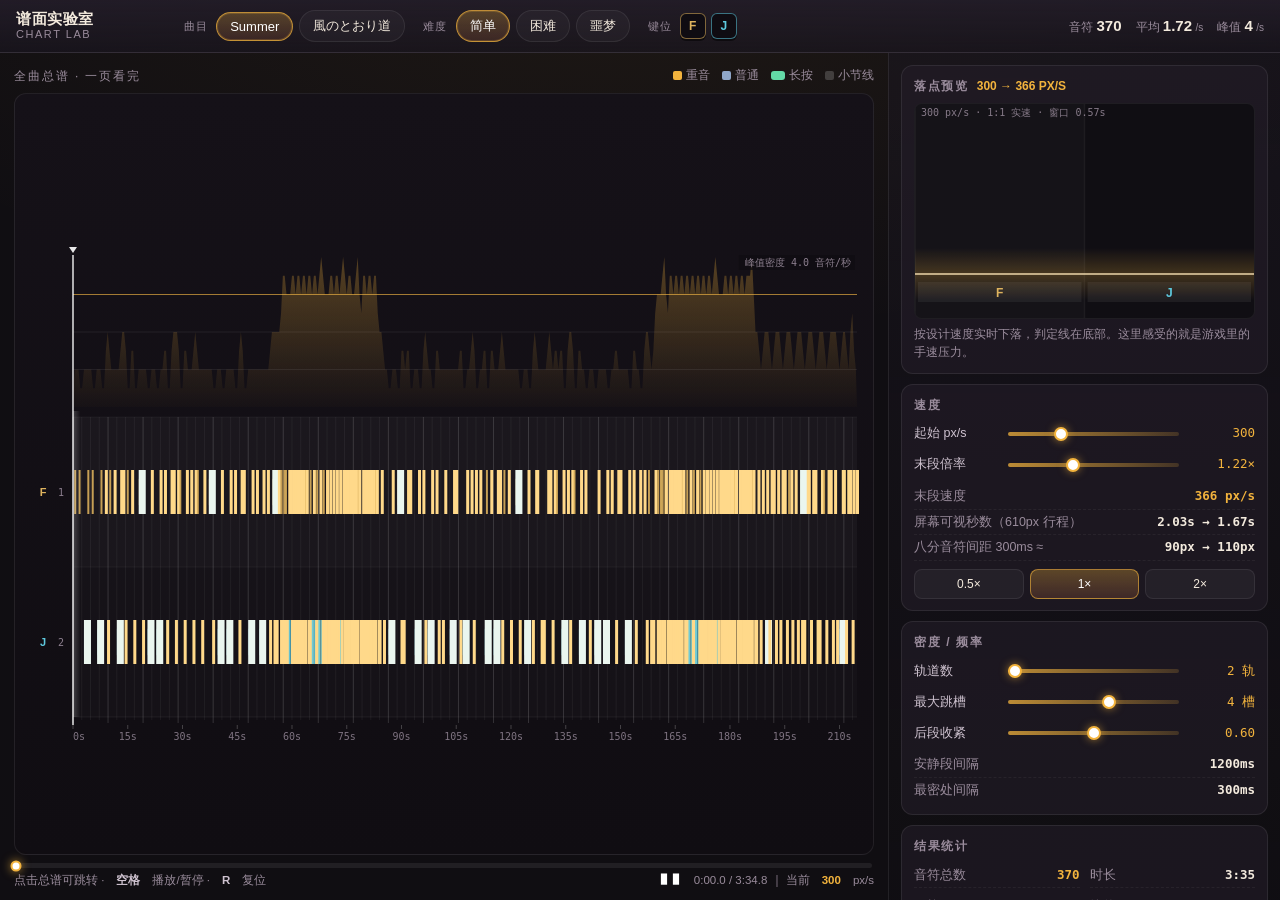
==== chart-lab.html @ d453e196 "修复返回标题残留连击特效；新增谱面实验室 chart-lab（2/4/8 键位 + 密度总谱 + 实速扫掠）" ====
<!DOCTYPE html>
<html lang="zh-CN">
<head>
<meta charset="utf-8">
<meta name="viewport" content="width=device-width,initial-scale=1">
<title>谱面实验室 · Chart Lab | 百灵鸟</title>
<!--
  ============================================================
  谱面实验室（离线设计/校验工具，不参与游戏运行）
  ------------------------------------------------------------
  · 数据源：tools/lab-cells.js —— 由 tools/dump-cells.js 从 index.html
    的真实音频事件导出，和游戏里 musicOnsets() 的口径完全一致。
  · 生成器：activityOf / chartFromCells / injectHolds 与主代码同源，
    只把「轨道数组」泛化成「轨道数 N」，因此这里的音符时间轴
    与游戏内一致，改参数即可得到新的真实谱面。
  · 用途：一页看完全曲音符密度/数量 + 按设计速度扫掠试听节奏。
  · 回填：右侧「导出参数」把数值抄回 index.html 的 DIFFS。
  ============================================================
-->
<style>
  :root{
    --bg:#100e12; --panel:#1a1620; --panel2:#231d29; --line:rgba(255,255,255,.08);
    --ink:#F3EADD; --dim:#9a8c9c; --gold:#F2B33D; --warm:#E07B4E; --cool:#6C9FD2;
    --ok:#63D9A6; --warn:#FF8AD8;
  }
  *{box-sizing:border-box}
  html,body{height:100%}
  body{
    margin:0;background:
      radial-gradient(120% 80% at 50% -10%, rgba(242,179,61,.07), transparent 60%),
      var(--bg);
    color:var(--ink);
    font:14px/1.5 -apple-system,BlinkMacSystemFont,"PingFang SC","Hiragino Sans GB","Microsoft YaHei",sans-serif;
    display:flex;flex-direction:column;overflow:hidden;
  }
  .mono{font-variant-numeric:tabular-nums;font-family:ui-monospace,SFMono-Regular,"SF Mono",Menlo,monospace}

  /* ---------- 顶栏 ---------- */
  header{
    flex:0 0 auto;display:flex;align-items:center;gap:18px;
    padding:10px 16px;border-bottom:1px solid var(--line);
    background:linear-gradient(180deg,rgba(35,29,41,.9),rgba(26,22,32,.65));
    backdrop-filter:blur(6px);
  }
  .brand{display:flex;flex-direction:column;line-height:1.2;min-width:150px}
  .brand b{font-size:15px;letter-spacing:.04em}
  .brand span{font-size:11px;color:var(--dim);letter-spacing:.14em}
  .group{display:flex;align-items:center;gap:6px}
  .group>.lab{font-size:11px;color:var(--dim);letter-spacing:.1em;margin-right:2px}
  .chip{
    appearance:none;border:1px solid var(--line);background:rgba(255,255,255,.03);
    color:var(--ink);border-radius:999px;padding:6px 13px;font-size:13px;cursor:pointer;
    transition:.16s;white-space:nowrap;
  }
  .chip:hover{background:rgba(255,255,255,.07);border-color:rgba(242,179,61,.4)}
  .chip.on{background:linear-gradient(180deg,rgba(242,179,61,.26),rgba(224,123,78,.16));
    border-color:rgba(242,179,61,.72);color:#fff;box-shadow:0 0 0 1px rgba(242,179,61,.2) inset}
  .chip.mini{padding:4px 9px;font-size:12px}
  .keys{display:flex;gap:5px;align-items:center}
  .key{
    min-width:26px;height:26px;padding:0 6px;border-radius:6px;display:inline-flex;
    align-items:center;justify-content:center;font-size:12px;font-weight:600;
    background:#0f0c12;border:1px solid;box-shadow:0 2px 0 rgba(0,0,0,.5);
  }
  .spacer{flex:1}
  .stat-inline{font-size:12px;color:var(--dim);display:flex;gap:14px;align-items:baseline}
  .stat-inline b{color:var(--ink);font-size:15px}

  /* ---------- 主体 ---------- */
  main{flex:1 1 auto;display:flex;min-height:0}
  .mapwrap{flex:1 1 auto;min-width:0;display:flex;flex-direction:column;padding:12px 14px 8px}
  .maptop{display:flex;align-items:center;gap:10px;margin-bottom:6px;min-height:22px}
  .maptop .t{font-size:12px;letter-spacing:.16em;color:var(--dim);text-transform:uppercase}
  .legend{display:flex;gap:12px;font-size:11.5px;color:var(--dim);align-items:center;margin-left:auto}
  .legend i{display:inline-block;width:9px;height:9px;border-radius:2px;margin-right:4px;vertical-align:-1px}
  canvas{display:block}
  #pbar{position:relative;flex:0 0 auto;height:5px;margin:8px 2px 0;border-radius:3px;
    background:rgba(255,255,255,.07);cursor:pointer}
  #pbar:hover{height:7px;margin-top:6px}
  #pfill{position:absolute;left:0;top:0;bottom:0;width:0;border-radius:3px;
    background:linear-gradient(90deg,rgba(242,179,61,.55),#F2B33D);box-shadow:0 0 10px rgba(242,179,61,.45)}
  #pknob{position:absolute;top:50%;left:0;width:11px;height:11px;border-radius:50%;background:#fff;
    border:2px solid #F2B33D;transform:translate(-50%,-50%);box-shadow:0 0 10px rgba(242,179,61,.7);pointer-events:none}
  #map{flex:1 1 auto;width:100%;min-height:120px;border-radius:12px;
    background:linear-gradient(180deg,#151118,#100d12);border:1px solid var(--line);
    cursor:crosshair}

  aside{
    flex:0 0 392px;width:392px;border-left:1px solid var(--line);overflow-y:auto;overflow-x:hidden;
    padding:12px;display:flex;flex-direction:column;gap:10px;
    background:linear-gradient(180deg,rgba(26,22,32,.55),rgba(16,14,18,.35));
  }
  .card{background:rgba(35,29,41,.6);border:1px solid var(--line);border-radius:12px;padding:11px 12px}
  .card h3{margin:0 0 8px;font-size:12px;letter-spacing:.14em;color:var(--dim);font-weight:600;text-transform:uppercase;
    display:flex;align-items:center;gap:8px}
  .card h3 em{font-style:normal;color:var(--gold);letter-spacing:0}
  #pv{width:100%;height:216px;border-radius:8px;background:#0c0a0f;border:1px solid var(--line)}

  .row{display:flex;align-items:center;justify-content:space-between;gap:8px;margin:7px 0}
  .row>label{font-size:12.5px;color:#cfc3d0;flex:0 0 84px}
  .row .val{font-size:12.5px;color:var(--gold);flex:0 0 66px;text-align:right}
  input[type=range]{
    -webkit-appearance:none;appearance:none;flex:1 1 40px;min-width:0;height:20px;background:transparent;cursor:pointer;
  }
  input[type=range]::-webkit-slider-runnable-track{height:4px;border-radius:3px;
    background:linear-gradient(90deg,rgba(242,179,61,.75),rgba(242,179,61,.18))}
  input[type=range]::-webkit-slider-thumb{
    -webkit-appearance:none;width:14px;height:14px;border-radius:50%;margin-top:-5px;
    background:#fff;border:2px solid var(--gold);box-shadow:0 0 8px rgba(242,179,61,.6)}
  .grid2{display:grid;grid-template-columns:1fr 1fr;gap:6px 10px}
  .kv{display:flex;justify-content:space-between;gap:8px;font-size:12.5px;padding:3px 0;
    border-bottom:1px dashed rgba(255,255,255,.05)}
  .kv:last-child{border:0}
  .kv span{color:var(--dim)}
  .kv b{font-weight:600;color:var(--ink)}
  .kv b.hot{color:var(--gold)}
  .bars{display:flex;flex-direction:column;gap:4px;margin-top:4px}
  .bar{display:flex;align-items:center;gap:7px;font-size:11.5px;color:var(--dim)}
  .bar .k{width:16px;text-align:center;color:var(--ink);font-weight:600}
  .bar .track{flex:1;height:7px;border-radius:4px;background:rgba(255,255,255,.06);overflow:hidden}
  .bar .fill{height:100%;border-radius:4px}
  .bar .n{width:34px;text-align:right;font-variant-numeric:tabular-nums}
  .note{font-size:11.5px;color:var(--dim);line-height:1.6;margin:6px 0 0}
  .note b{color:#e8dcc9;font-weight:600}
  details summary{cursor:pointer;font-size:12px;color:var(--dim);letter-spacing:.06em;outline:none}
  details[open] summary{color:var(--gold);margin-bottom:6px}
  table.cmp{width:100%;border-collapse:collapse;font-size:11.5px;margin-top:4px}
  table.cmp th,table.cmp td{padding:4px 5px;border-bottom:1px solid rgba(255,255,255,.06);text-align:right}
  table.cmp th:first-child,table.cmp td:first-child{text-align:left;color:var(--dim)}
  table.cmp th{color:var(--dim);font-weight:500;font-size:11px}
  table.cmp tbody tr.cur td{color:var(--gold)}
  pre#cfg{margin:6px 0 0;font-size:11px;line-height:1.5;color:#cbbfd0;background:#0d0b10;
    border:1px solid var(--line);border-radius:8px;padding:8px;overflow:auto;max-height:120px;white-space:pre-wrap}
  .btnrow{display:flex;gap:6px;margin-top:8px}
  .btn{flex:1;appearance:none;border:1px solid var(--line);background:rgba(255,255,255,.04);
    color:var(--ink);border-radius:8px;padding:7px 8px;font-size:12px;cursor:pointer;transition:.15s}
  .btn:hover{background:rgba(255,255,255,.09);border-color:rgba(242,179,61,.45)}
  .btn.primary{background:linear-gradient(180deg,rgba(242,179,61,.3),rgba(224,123,78,.18));
    border-color:rgba(242,179,61,.6);color:#fff}
  #boot-error{display:none;margin:60px auto;max-width:560px;padding:18px 20px;border-radius:12px;
    border:1px solid rgba(255,138,216,.4);background:rgba(255,138,216,.06);color:#ffd9f3;font-size:13px}
  #boot-error code{color:#fff;background:#000;padding:1px 5px;border-radius:4px}
  @media (max-width:1180px){
    aside{flex-basis:330px;width:330px}
  }
</style>
</head>
<body>

<header>
  <div class="brand"><b>谱面实验室</b><span>CHART LAB</span></div>

  <div class="group">
    <span class="lab">曲目</span>
    <button class="chip" data-song="summer">Summer</button>
    <button class="chip" data-song="kaze">風のとおり道</button>
  </div>

  <div class="group">
    <span class="lab">难度</span>
    <button class="chip" data-diff="easy">简单</button>
    <button class="chip" data-diff="hard">困难</button>
    <button class="chip" data-diff="nightmare">噩梦</button>
  </div>

  <div class="group">
    <span class="lab">键位</span>
    <div class="keys" id="keyrow"></div>
  </div>

  <div class="spacer"></div>

  <div class="stat-inline">
    <span>音符 <b id="hud-count">0</b></span>
    <span>平均 <b id="hud-nps">0</b> <small>/s</small></span>
    <span>峰值 <b id="hud-peak">0</b> <small>/s</small></span>
  </div>
</header>

<main>
  <div class="mapwrap">
    <div class="maptop">
      <span class="t">全曲总谱 · 一页看完</span>
      <span class="legend">
        <span><i style="background:#F2B33D"></i>重音</span>
        <span><i style="background:#8fa6c8"></i>普通</span>
        <span><i style="background:#63D9A6;width:14px;border-radius:3px"></i>长按</span>
        <span><i style="background:rgba(255,255,255,.18)"></i>小节线</span>
      </span>
    </div>
    <canvas id="map"></canvas>
    <div id="pbar" role="slider" aria-label="播放进度" tabindex="0">
      <div id="pfill"></div><div id="pknob"></div>
    </div>
    <div class="maptop" style="margin:2px 0 0">
      <span class="legend" style="margin-left:0">
        点击总谱可跳转 · <b style="color:#cfc3d0">空格</b> 播放/暂停 · <b style="color:#cfc3d0">R</b> 复位
      </span>
      <span class="legend" id="scaninfo" style="margin-left:auto"></span>
    </div>
  </div>

  <aside>
    <div class="card">
      <h3>落点预览 <em id="pv-speed">—</em></h3>
      <canvas id="pv"></canvas>
      <div class="note" id="pv-note">按设计速度实时下落，判定线在底部。这里感受的就是游戏里的手速压力。</div>
    </div>

    <div class="card">
      <h3>速度</h3>
      <div class="row"><label>起始 px/s</label>
        <input type="range" id="s-speed" min="200" max="540" step="5"><span class="val mono" id="v-speed">—</span></div>
      <div class="row"><label>末段倍率</label>
        <input type="range" id="s-end" min="1" max="1.6" step="0.01"><span class="val mono" id="v-end">—</span></div>
      <div class="kv"><span>末段速度</span><b class="mono hot" id="k-endspd">—</b></div>
      <div class="kv"><span>屏幕可视秒数（610px 行程）</span><b class="mono" id="k-vis">—</b></div>
      <div class="kv"><span>八分音符间距 300ms ≈</span><b class="mono" id="k-px">—</b></div>
    </div>

    <div class="card">
      <h3>密度 / 频率</h3>
      <div class="row"><label>轨道数</label>
        <input type="range" id="s-lanes" min="2" max="8" step="2"><span class="val mono" id="v-lanes">—</span></div>
      <div class="row"><label>最大跳槽</label>
        <input type="range" id="s-step" min="1" max="6" step="1"><span class="val mono" id="v-step">—</span></div>
      <div class="row"><label>后段收紧</label>
        <input type="range" id="s-pull" min="0" max="1.2" step="0.05"><span class="val mono" id="v-pull">—</span></div>
      <div class="kv"><span>安静段间隔</span><b class="mono" id="k-gapquiet">—</b></div>
      <div class="kv"><span>最密处间隔</span><b class="mono" id="k-gapdense">—</b></div>
    </div>

    <div class="card">
      <h3>结果统计</h3>
      <div class="grid2">
        <div class="kv"><span>音符总数</span><b class="mono hot" id="k-total">—</b></div>
        <div class="kv"><span>时长</span><b class="mono" id="k-dur">—</b></div>
        <div class="kv"><span>平均 NPS</span><b class="mono" id="k-avg">—</b></div>
        <div class="kv"><span>峰值 NPS</span><b class="mono" id="k-peak">—</b></div>
        <div class="kv"><span>最短间隔</span><b class="mono" id="k-mingap">—</b></div>
        <div class="kv"><span>同轨最短</span><b class="mono" id="k-mingapsame">—</b></div>
        <div class="kv"><span>长按数</span><b class="mono" id="k-holds">—</b></div>
        <div class="kv"><span>同轨连击</span><b class="mono" id="k-jack">—</b></div>
      </div>
      <div class="bars" id="lanebars"></div>
    </div>

    <div class="card">
      <h3>导出参数</h3>
      <pre id="cfg">—</pre>
      <div class="btnrow">
        <button class="btn primary" id="btn-copy">复制 DIFFS 片段</button>
        <button class="btn" id="btn-reset">还原预设</button>
      </div>
    </div>

    <div class="card">
      <details>
        <summary>设计对照：现役 vs 本页预设</summary>
        <table class="cmp">
          <thead><tr><th>难度</th><th>键位</th><th>起始</th><th>末段</th></tr></thead>
          <tbody id="cmptable"></tbody>
        </table>
        <p class="note">
          简单保持现役节奏（同一套弹奏点、同一跳槽策略），只是把单轨拆成 <b>F / J</b> 两只手；
          困难把所有速度参数抬 <b>+5px/s</b> 起始、末段倍率 1.22→1.32；
          噩梦 8 轨 + 起始 385、末帧约 539px/s，同屏压缩到约 1.13 秒——读谱密度靠轨道数摊薄。
        </p>
      </details>
    </div>
  </aside>
</main>

<div id="boot-error">
  <b>缺少谱面数据</b><br>
  本页需要 <code>tools/lab-cells.js</code>。请在仓库根目录执行：<br>
  <code>NODE_PATH=&lt;playwright&gt; node tools/dump-cells.js</code>
</div>

<script src="tools/lab-cells.js"></script>
<script>
(function () {
'use strict';

/* ============================================================
 * 0. 设计参数（回填 index.html 的 DIFFS 就是这三坨）
 * ============================================================ */
const PRESETS = {
  easy:      { label: '简单', lanes: 2, keys: ['F', 'J'],                          speed: 300, speedEnd: 1.22, maxStep: 4, pull: 0.60 },
  hard:      { label: '困难', lanes: 4, keys: ['D', 'F', 'J', 'K'],                speed: 340, speedEnd: 1.32, maxStep: 3, pull: 0.60 },
  nightmare: { label: '噩梦', lanes: 8, keys: ['A', 'S', 'D', 'F', 'J', 'K', 'L', ';'], speed: 385, speedEnd: 1.40, maxStep: 2, pull: 0.60 }
};
/* 现役数值（对照表用） */
const LIVE = {
  easy:      { lanes: 1, speed: 300, speedEnd: 1.22 },
  hard:      { lanes: 3, speed: 335, speedEnd: 1.22 },
  nightmare: { lanes: 5, speed: 360, speedEnd: 1.20 }
};
const TRAVEL = 610;     /* 与主代码一致：音符生成点 → 判定线的行程 */
const BAR_BEATS = 4;

if (!window.LAB_CELLS) { document.getElementById('boot-error').style.display = 'block'; return; }
const CELLS = window.LAB_CELLS;

const $ = s => document.querySelector(s);
const clamp = (v, a, b) => v < a ? a : (v > b ? b : v);
const fmt = n => Math.round(n).toLocaleString('en-US');

/* ============================================================
 * 1. 谱面生成器（与 index.html 同源，轨道数组 → 轨道数 N）
 * ============================================================ */
function activityOf(cells) {
  const n = cells.length;
  if (!n) return new Float64Array(0);
  const HALF = 2.4, SPAN = HALF * 2;
  const w = c => 0.35 + 0.65 * Math.min(1, c.s * 2.4);
  const rate = new Float64Array(n);
  let lo = 0, hi = 0, acc = 0;
  for (let i = 0; i < n; i++) {
    const t = cells[i].t;
    while (hi < n && cells[hi].t - t <= HALF) { acc += w(cells[hi]); hi++; }
    while (lo < i && t - cells[lo].t > HALF) { acc -= w(cells[lo]); lo++; }
    rate[i] = acc / SPAN;
  }
  const sorted = Float64Array.from(rate).sort();
  const p12 = sorted[Math.floor(n * 0.12)], p88 = sorted[Math.min(n - 1, Math.floor(n * 0.88))];
  const inv = 1 / Math.max(0.02, p88 - p12);
  const out = new Float64Array(n);
  for (let i = 0; i < n; i++) {
    const u = clamp((rate[i] - p12) * inv, 0, 1);
    out[i] = Math.pow(clamp((u - 0.32) / 0.38, 0, 1), 2.4);
  }
  const sm = new Float64Array(n);
  for (let i = 0; i < n; i++) {
    const a = out[i > 0 ? i - 1 : i], b = out[i], c = out[i < n - 1 ? i + 1 : i];
    sm[i] = (a + b * 2 + c) * 0.25;
  }
  return sm;
}

/* 与主代码 chartFromMusic 同构：槽内择优 → 按活跃度跳槽 → 音高排名分轨 */
function chartFromCells(cells, D) {
  const n = cells.length;
  const act = activityOf(cells);
  for (let i = 0; i < n; i++) cells[i].a = act[i];
  const SLOT = D.beat / 2;
  const maxStep = D.maxStep || 2;
  const minStep = 1;

  const bestSlot = new Map();
  for (let i = 0; i < n; i++) {
    const c = cells[i];
    const s = Math.round(c.t / SLOT);
    const ph = Math.abs(c.t / D.beat - Math.round(c.t / D.beat));
    const sc = c.s * (ph < 0.09 ? 2.0 - 0.6 * c.a : 1.0);
    const cur = bestSlot.get(s);
    if (!cur || sc > cur.sc) bestSlot.set(s, { c: c, sc: sc, a: c.a });
  }
  const slots = Array.from(bestSlot.keys()).sort((a, b) => a - b);

  const stepAt = k => {
    const e = bestSlot.get(slots[k]);
    const prog = clamp(e.c.t / D.chartEnd, 0, 1);
    const s = maxStep - (maxStep - 1) * e.a - D.pull * prog;
    return Math.max(minStep, Math.min(maxStep, Math.round(s)));
  };
  const taken = [];
  let k = 0;
  while (k < slots.length) {
    const step = stepAt(k);
    let bi = k, bsc = -1;
    for (let j = k; j < slots.length && slots[j] <= slots[k] + step - 1; j++) {
      const e = bestSlot.get(slots[j]);
      if (e.sc > bsc) { bsc = e.sc; bi = j; }
    }
    taken.push(bestSlot.get(slots[bi]).c);
    k = bi + 1;
  }
  taken.sort((a, b) => a.t - b.t);

  const L = D.lanes;
  const multi = L > 1;
  let ps = null;
  const rankOf = p => {
    if (!ps) return 0.5;
    let lo = 0, hi = ps.length;
    while (lo < hi) { const m = (lo + hi) >> 1; if (ps[m] < p) lo = m + 1; else hi = m; }
    return lo / ps.length;
  };
  if (multi) ps = taken.map(c => c.p).sort((a, b) => a - b);

  const out = [];
  const cnt = new Array(L).fill(0);
  let prevLane = -1, run = 0;
  for (let i = 0; i < taken.length; i++) {
    const c = taken[i];
    let lane = 0;
    if (multi) {
      lane = Math.round(clamp(rankOf(c.p), 0, 1) * (L - 1));
      if (lane === prevLane) {
        run++;
        if (run >= 2) { lane = clamp(lane + (lane >= L - 1 ? -1 : 1), 0, L - 1); run = 0; }
      } else run = 0;
      const avg = (i + 0.5) / L;
      if (cnt[lane] > avg * 1.35) {
        let alt = lane, bc = 1e9;
        for (let j = lane - 1; j <= lane + 1; j += 2) {
          if (j < 0 || j >= L) continue;
          if (cnt[j] < bc) { bc = cnt[j]; alt = j; }
        }
        if (bc * 1.15 < cnt[lane]) lane = alt;
      }
    }
    cnt[lane]++;
    prevLane = lane;
    out.push({ t: c.t, lane: lane, type: c.s > 0.34 ? 'accent' : 'std', holdBeats: 0 });
  }
  injectHolds(out, D);
  return out;
}

/* 长按注入：打分 + 时间片轮转（与主代码一致） */
function injectHolds(notes, D) {
  const N = notes.length;
  if (!N) return notes;
  const BEAT = D.beat, BAR = D.bar, CHART_END = D.chartEnd, L = D.lanes;
  const nextSame = new Array(N), prevAny = new Array(N), nextAny = new Array(N);
  const last = new Array(L).fill(Infinity);
  for (let i = N - 1; i >= 0; i--) { nextSame[i] = last[notes[i].lane]; last[notes[i].lane] = notes[i].t; }
  for (let i = 0; i < N; i++) {
    prevAny[i] = i > 0 ? notes[i - 1].t : -1e9;
    nextAny[i] = i + 1 < N ? notes[i + 1].t : Infinity;
  }
  const laneSet = new Set();
  for (let i = 0; i < N; i++) laneSet.add(notes[i].lane);
  const singleLane = laneSet.size <= 1;
  const cntIn = (a, b) => {
    let c = 0;
    for (let j = 0; j < N; j++) {
      const tj = notes[j].t;
      if (tj < a) continue;
      if (tj > b) break;
      c++;
    }
    return c;
  };
  const cand = [];
  for (let i = 0; i < N; i++) {
    const nt = notes[i];
    const bp = nt.t / BEAT, inBar = bp - Math.floor(bp / BAR_BEATS) * BAR_BEATS;
    if (inBar > 3.4) continue;
    const gapPrev = nt.t - prevAny[i];
    const gapNext = nextAny[i] > 1e8 ? 3 : nextAny[i] - nt.t;
    if (gapPrev < 0.2 || gapNext < 0.2) continue;
    const room = Math.min(nextSame[i] - nt.t, 3.2);
    let beats = 0;
    if (room > BEAT * 2.5) beats = 2;
    else if (room > BEAT + 0.28) beats = 1;
    else if (singleLane && room > 0.64) beats = 0.5;
    if (!beats) continue;
    if (nt.type === 'accent' && beats < 1) continue;
    const dur = beats * BEAT;
    if (nt.t + dur > CHART_END - 0.4) continue;
    if (nextSame[i] - nt.t < dur + 0.32) continue;
    const winSec = dur + 0.84;
    if ((cntIn(nt.t - 0.42, nt.t + dur + 0.42) - 1) / winSec > 3.5) continue;
    if (cntIn(nt.t - 0.26, nt.t + 0.26) - 1 > 2) continue;
    const w = Math.min(room, 2.6) * 1.3 + Math.min(gapPrev, 1.2) + Math.min(gapNext, 1.2);
    cand.push({ i: i, beats: beats, score: nt.type === 'accent' ? w * 0.9 : w });
  }
  const SLICE = 10, PER_SLICE = 3;
  const budget = Math.max(4, Math.round(N * 0.08));
  const buckets = [];
  for (let k = 0; k < cand.length; k++) {
    const c = cand[k];
    const s = Math.floor(notes[c.i].t / SLICE);
    if (!buckets[s]) buckets[s] = [];
    buckets[s].push(c);
  }
  for (let s = 0; s < buckets.length; s++) if (buckets[s]) buckets[s].sort((a, b) => b.score - a.score);
  const picked = [];
  const clash = (nt, dur) => {
    for (let k = 0; k < picked.length; k++) {
      const m = picked[k];
      if (Math.abs(m.n.t - nt.t) < BAR - 0.002) return true;
      if (nt.t < m.n.t + m.dur + 0.4 && nt.t + dur > m.n.t - 0.4) return true;
    }
    return false;
  };
  const takeFrom = (b, quota) => {
    let got = 0;
    for (let j = 0; j < b.length && got < quota; j++) {
      const c = b[j], nt = notes[c.i], dur = c.beats * BEAT;
      if (nt.type === 'hold') continue;
      if (clash(nt, dur)) continue;
      nt.type = 'hold'; nt.holdBeats = c.beats;
      picked.push({ n: nt, dur: dur }); got++;
    }
    return got;
  };
  for (let round = 0; round < PER_SLICE && picked.length < budget; round++) {
    for (let s = 0; s < buckets.length && picked.length < budget; s++) {
      if (!buckets[s]) continue;
      takeFrom(buckets[s], 1);
    }
  }
  return notes;
}

/* ============================================================
 * 2. 统计
 * ============================================================ */
function computeStats(notes, TL) {
  const dt = TL.chartEnd;
  const total = notes.length;
  const laneCnt = new Array(P.lanes).fill(0);
  const lastInLane = new Array(P.lanes).fill(-1e9);
  let minGap = Infinity, minSame = Infinity, holds = 0, jacks = 0;
  const gaps = [];
  for (let i = 0; i < total; i++) {
    const nt = notes[i];
    laneCnt[nt.lane]++;
    if (nt.type === 'hold') holds++;
    if (i > 0) {
      const g = nt.t - notes[i - 1].t;
      gaps.push(g);
      if (g < minGap) minGap = g;
    }
    const sg = nt.t - lastInLane[nt.lane];
    if (sg < minSame) minSame = sg;
    if (sg < 0.35) jacks++;
    lastInLane[nt.lane] = nt.t;
  }
  gaps.sort((a, b) => a - b);
  /* 1 秒窗峰值 */
  let hi = 0, peak = 0, peakAt = 0;
  for (let i = 0; i < total; i++) {
    while (hi < total && notes[hi].t - notes[i].t < 1) hi++;
    if (hi - i > peak) { peak = hi - i; peakAt = notes[i].t; }
  }
  /* 密度桶：0.5s，三点平滑，供总谱顶部曲线用 */
  const BUCKET = 0.5;
  const nb = Math.ceil(dt / BUCKET) + 1;
  const raw = new Array(nb).fill(0);
  for (let i = 0; i < total; i++) raw[Math.min(nb - 1, Math.floor(notes[i].t / BUCKET))]++;
  const sm = new Array(nb).fill(0);
  for (let i = 0; i < nb; i++) {
    const a = raw[i > 0 ? i - 1 : i], b = raw[i], c = raw[i < nb - 1 ? i + 1 : i];
    sm[i] = (a + b * 2 + c) / 4 / BUCKET;   /* 音符/秒 */
  }
  const medGap = gaps.length ? gaps[Math.floor(gaps.length * 0.5)] : 0;
  return {
    total: total, dur: dt, laneCnt: laneCnt, minGap: minGap, medGap: medGap,
    minSame: minSame, holds: holds, jacks: jacks,
    avg: total / dt, peak: peak, peakAt: peakAt, dens: sm, bucket: BUCKET
  };
}

/* ============================================================
 * 3. 状态 & 生成
 * ============================================================ */
let songId = 'summer';
let diffKey = 'easy';
let P = Object.assign({}, PRESETS.easy);
let TL = CELLS[songId].timeline;
let notes = [];
let stat = null;
let laneHex = [];
let scan = { t: 0, playing: false, mult: 1, last: 0 };

function laneColors(n) {
  const out = [];
  for (let i = 0; i < n; i++) {
    const hue = n === 1 ? 42 : 40 + (150 * i) / (n - 1);
    out.push('hsl(' + hue.toFixed(0) + ',66%,62%)');
  }
  return out;
}

function generate() {
  TL = CELLS[songId].timeline;
  const cells = CELLS[songId].cells.map(c => ({ t: c[0], s: c[1], p: c[2] }));
  laneHex = laneColors(P.lanes);
  notes = chartFromCells(cells, {
    lanes: P.lanes, beat: TL.beat, bar: TL.bar, chartEnd: TL.chartEnd,
    maxStep: P.maxStep, pull: P.pull
  });
  stat = computeStats(notes, TL);
  if (scan.t > TL.chartEnd) scan.t = 0;
  renderStats();
  drawMap();
  drawPreview();
}

/* ============================================================
 * 4. 布局
 * ============================================================ */
const mapCv = $('#map'), mapCtx = mapCv.getContext('2d');
const pvCv = $('#pv'), pvCtx = pvCv.getContext('2d');
let MW = 0, MH = 0, PW = 0, PH = 0, DPR = 1;

function fitCanvas(cv, ctx, w, h) {
  DPR = window.devicePixelRatio || 1;
  cv.width = Math.max(1, Math.round(w * DPR));
  cv.height = Math.max(1, Math.round(h * DPR));
  ctx.setTransform(DPR, 0, 0, DPR, 0, 0);
}
function layout() {
  const mw = mapCv.clientWidth, mh = mapCv.clientHeight;
  if (mw && mh) { MW = mw; MH = mh; fitCanvas(mapCv, mapCtx, mw, mh); }
  const pw = pvCv.clientWidth, ph = pvCv.clientHeight;
  if (pw && ph) { PW = pw; PH = ph; fitCanvas(pvCv, pvCtx, pw, ph); }
}

/* ============================================================
 * 5. 总谱绘制
 * ============================================================ */
const MAP_PAD = { l: 58, r: 16, t: 76, b: 26 };

const DENS_MIN = 64, DENS_GAP = 10, RULE_H = 24;

function mapGeom() {
  const x0 = MAP_PAD.l, x1 = MW - MAP_PAD.r;
  const availH = MH - MAP_PAD.t - MAP_PAD.b;
  /* 行高随轨道数伸缩（少轨 → 行更高、音符更饱满）；
     轨道撑完后剩下的高度全给密度图，整块永远填满画布，不留空洞 */
  const laneH = clamp((availH - DENS_MIN - DENS_GAP - RULE_H) / P.lanes, 18, 150);
  const densH = clamp(availH - laneH * P.lanes - DENS_GAP - RULE_H, DENS_MIN, 150);
  const shift = Math.max(0, (availH - (densH + DENS_GAP + laneH * P.lanes + RULE_H)) / 2);
  const densTop = MAP_PAD.t + shift;
  const densBot = densTop + densH;
  const top = densBot + DENS_GAP;
  const laneBottom = top + laneH * P.lanes;
  return {
    x0: x0, x1: x1, laneH: laneH, top: top, laneBottom: laneBottom,
    densTop: densTop, densBot: densBot,
    X: t => x0 + (t / TL.chartEnd) * (x1 - x0),
    CY: i => top + laneH * (i + 0.5)
  };
}

function drawMap() {
  const c = mapCtx, W = MW, H = MH;
  if (!W || !H) return;
  c.clearRect(0, 0, W, H);
  const g = mapGeom();
  const x0 = g.x0, x1 = g.x1, laneH = g.laneH, top = g.top;
  const laneBottom = g.laneBottom;

  /* --- 顶部密度曲线 --- */
  const densTop = g.densTop, densBot = g.densBot;
  const maxD = (() => {
    let m = 1;
    for (let i = 0; i < stat.dens.length; i++) if (stat.dens[i] > m) m = stat.dens[i];
    return m;
  })();
  c.save();
  c.beginPath();
  c.moveTo(x0, densBot);
  for (let i = 0; i < stat.dens.length; i++) {
    const t = i * stat.bucket;
    if (t > TL.chartEnd) break;
    const y = densBot - (stat.dens[i] / maxD) * (densBot - densTop);
    c.lineTo(g.X(t), y);
  }
  c.lineTo(g.X(TL.chartEnd), densBot);
  c.closePath();
  const grad = c.createLinearGradient(0, densTop, 0, densBot);
  grad.addColorStop(0, 'rgba(242,179,61,.30)');
  grad.addColorStop(1, 'rgba(242,179,61,.02)');
  c.fillStyle = grad;
  c.fill();
  /* 刻度线：25% / 50% / 75% */
  c.strokeStyle = 'rgba(255,255,255,.07)';
  c.lineWidth = 1;
  for (let q = 0.25; q < 1; q += 0.25) {
    const y = densBot - q * (densBot - densTop);
    c.beginPath(); c.moveTo(x0, y); c.lineTo(x1, y); c.stroke();
  }
  c.strokeStyle = 'rgba(242,179,61,.62)';
  c.lineWidth = 1;
  c.stroke();
  const labTxt = '峰值密度 ' + maxD.toFixed(1) + ' 音符/秒';
  c.font = '10px ui-monospace,Menlo,monospace';
  const lw = c.measureText(labTxt).width;
  c.fillStyle = 'rgba(16,13,18,.78)';
  c.fillRect(x1 - lw - 12, densTop - 2, lw + 10, 15);
  c.fillStyle = 'rgba(154,140,156,.9)';
  c.textAlign = 'right';
  c.fillText(labTxt, x1 - 6, densTop + 9);
  c.restore();

  /* --- 轨道底色 --- */
  for (let i = 0; i < P.lanes; i++) {
    const y = top + laneH * i;
    c.fillStyle = i % 2 ? 'rgba(255,255,255,.018)' : 'rgba(255,255,255,.035)';
    c.fillRect(x0, y, x1 - x0, laneH);
    c.strokeStyle = 'rgba(255,255,255,.045)';
    c.lineWidth = 1;
    c.beginPath(); c.moveTo(x0, y); c.lineTo(x1, y); c.stroke();
    /* 轨标签 */
    const kc = P.keys[i] || '';
    c.fillStyle = laneHex[i];
    c.font = '600 11px -apple-system,"PingFang SC",sans-serif';
    c.textAlign = 'center';
    c.fillText(kc, x0 - 30, g.CY(i) + 4);
    c.fillStyle = 'rgba(154,140,156,.9)';
    c.font = '10px ui-monospace,Menlo,monospace';
    c.textAlign = 'right';
    c.fillText(String(i + 1), x0 - 9, g.CY(i) + 3.5);
  }
  c.strokeStyle = 'rgba(255,255,255,.06)';
  c.beginPath(); c.moveTo(x0, laneBottom); c.lineTo(x1, laneBottom); c.stroke();

  /* --- 小节线 --- */
  const BAR = TL.bar;
  c.textAlign = 'center';
  for (let b = 0; b * BAR <= TL.chartEnd; b++) {
    const x = g.X(b * BAR);
    const strong = b % 4 === 0;
    c.strokeStyle = strong ? 'rgba(255,255,255,.15)' : 'rgba(255,255,255,.055)';
    c.beginPath();
    c.moveTo(x, top);
    c.lineTo(x, laneBottom + (strong ? 6 : 3));
    c.stroke();
  }
  /* --- 时间刻度：每 15 秒 --- */
  c.fillStyle = 'rgba(154,140,156,.8)';
  c.font = '10px ui-monospace,Menlo,monospace';
  for (let ts = 0; ts <= TL.chartEnd; ts += 15) {
    const x = g.X(ts);
    c.beginPath();
    c.strokeStyle = 'rgba(255,255,255,.22)';
    c.moveTo(x, laneBottom + 8); c.lineTo(x, laneBottom + 12); c.stroke();
    c.textAlign = ts === 0 ? 'left' : 'center';
    c.fillText(ts + 's', x, laneBottom + 23);
  }

  /* --- 音符 --- */
  const span = x1 - x0, dur = TL.chartEnd;
  for (let i = 0; i < notes.length; i++) {
    const nt = notes[i];
    const x = g.X(nt.t);
    const cy = g.CY(nt.lane);
    const h = clamp(laneH * 0.46, 6, 44);
    if (nt.type === 'hold') {
      const w = Math.max(3, (nt.holdBeats * TL.beat / dur) * span);
      c.fillStyle = laneHex[nt.lane];
      c.globalAlpha = 0.5;
      c.fillRect(x, cy - h * 0.3, w, h * 0.6);
      c.globalAlpha = 1;
      c.fillStyle = '#EAF6EF';
      c.fillRect(x, cy - h / 2, Math.max(2.2, h * 0.16), h);
    } else if (nt.type === 'accent') {
      c.fillStyle = '#FFD98A';
      c.fillRect(x - 1, cy - h / 2, 3, h);
    } else {
      c.fillStyle = laneHex[nt.lane];
      c.globalAlpha = 0.88;
      c.fillRect(x - 1, cy - h / 2, 2, h);
      c.globalAlpha = 1;
    }
  }

  /* --- 播放头 + 可视窗 --- */
  const tNow = scan.t;
  const speedNow = P.speed * (1 + (P.speedEnd - 1) * clamp(tNow / dur, 0, 1));
  const visSec = TRAVEL / speedNow;
  const bx = g.X(tNow);
  const bw = Math.max(2.5, (visSec / dur) * span);
  c.save();
  const bg = c.createLinearGradient(bx, 0, bx + bw, 0);
  bg.addColorStop(0, 'rgba(255,255,255,.20)');
  bg.addColorStop(1, 'rgba(255,255,255,0)');
  c.fillStyle = bg;
  c.fillRect(bx, top - 6, bw, laneBottom - top + 6);
  c.strokeStyle = 'rgba(255,255,255,.95)';
  c.lineWidth = 1.4;
  c.beginPath(); c.moveTo(bx, densTop - 2); c.lineTo(bx, laneBottom + 8); c.stroke();
  c.fillStyle = 'rgba(255,255,255,.9)';
  c.beginPath();
  c.moveTo(bx, densTop - 4);
  c.lineTo(bx - 4, densTop - 10);
  c.lineTo(bx + 4, densTop - 10);
  c.closePath(); c.fill();
  c.restore();
}

/* ============================================================
 * 6. 落点预览（按设计速度真实下落）
 * ============================================================ */
function drawPreview() {
  const c = pvCtx, W = PW, H = PH;
  if (!W || !H) return;
  c.clearRect(0, 0, W, H);
  const L = P.lanes;
  const laneW = W / L;
  const jy = H - 44;
  const tNow = scan.t;
  const prog = clamp(tNow / TL.chartEnd, 0, 1);
  const speed = P.speed * (1 + (P.speedEnd - 1) * prog);
  const visSec = jy / speed;

  /* 轨道 */
  for (let i = 0; i < L; i++) {
    c.fillStyle = i % 2 ? 'rgba(255,255,255,.02)' : 'rgba(255,255,255,.04)';
    c.fillRect(i * laneW, 0, laneW, H);
    c.strokeStyle = 'rgba(255,255,255,.05)';
    c.beginPath(); c.moveTo(i * laneW, 0); c.lineTo(i * laneW, H); c.stroke();
  }
  /* 判定线 */
  const jg = c.createLinearGradient(0, jy - 26, 0, jy + 26);
  jg.addColorStop(0, 'rgba(242,179,61,0)');
  jg.addColorStop(.5, 'rgba(242,179,61,.22)');
  jg.addColorStop(1, 'rgba(242,179,61,0)');
  c.fillStyle = jg;
  c.fillRect(0, jy - 26, W, 52);
  c.strokeStyle = 'rgba(255,231,186,.9)';
  c.lineWidth = 1.6;
  c.beginPath(); c.moveTo(0, jy); c.lineTo(W, jy); c.stroke();

  /* 音符：只在窗口内的画 */
  const hitBand = 0.05;
  for (let i = 0; i < notes.length; i++) {
    const nt = notes[i];
    const dtn = nt.t - tNow;
    if (dtn > visSec || dtn < -0.4) continue;
    const x = nt.lane * laneW + laneW / 2;
    const y = jy - dtn * speed;
    const w = Math.min(46, Math.max(10, laneW * 0.46));
    const h = Math.max(4, Math.min(9, laneW * 0.2));
    const near = Math.abs(dtn) < hitBand;
    c.fillStyle = near ? '#FFFFFF' : (nt.type === 'accent' ? '#FFD98A' : laneHex[nt.lane]);
    if (nt.type === 'hold') {
      const tail = jy - (dtn + nt.holdBeats * TL.beat) * speed;
      c.globalAlpha = 0.28;
      c.fillRect(x - w * 0.36, tail, w * 0.72, y - tail);
      c.globalAlpha = 1;
      c.fillStyle = '#EAF6EF';
    }
    c.globalAlpha = near ? 1 : 0.92;
    c.beginPath();
    const r = Math.min(4, h / 2);
    c.roundRect ? c.roundRect(x - w / 2, y - h / 2, w, h, r) : c.rect(x - w / 2, y - h / 2, w, h);
    c.fill();
    c.globalAlpha = 1;
  }

  /* 键位 */
  c.textAlign = 'center';
  c.font = '600 12px -apple-system,"PingFang SC",sans-serif';
  for (let i = 0; i < L; i++) {
    c.fillStyle = 'rgba(255,255,255,.06)';
    c.fillRect(i * laneW + 3, jy + 8, laneW - 6, 20);
    c.fillStyle = laneHex[i];
    c.fillText(P.keys[i] || '', i * laneW + laneW / 2, jy + 22.5);
  }
  c.fillStyle = 'rgba(154,140,156,.85)';
  c.font = '10px ui-monospace,Menlo,monospace';
  c.textAlign = 'left';
  c.fillText(Math.round(speed) + ' px/s · 1:1 实速 · 窗口 ' + visSec.toFixed(2) + 's', 6, 12);
}

/* ============================================================
 * 7. 走时 + 节拍器
 * ============================================================ */
let ac = null, lastBeat = -1;
function ensureAudio() {
  if (!ac) {
    try { ac = new (window.AudioContext || window.webkitAudioContext)(); } catch (e) { ac = null; }
  }
  if (ac && ac.state === 'suspended') ac.resume();
}
function click(accent) {
  if (!ac || ac.state !== 'running') return;
  const t0 = ac.currentTime;
  const o = ac.createOscillator(), g = ac.createGain();
  o.type = 'square';
  o.frequency.setValueAtTime(accent ? 1480 : 990, t0);
  g.gain.setValueAtTime(0.0001, t0);
  g.gain.exponentialRampToValueAtTime(accent ? 0.085 : 0.05, t0 + 0.004);
  g.gain.exponentialRampToValueAtTime(0.0001, t0 + (accent ? 0.075 : 0.05));
  o.connect(g).connect(ac.destination);
  o.start(t0); o.stop(t0 + 0.09);
}

let lastTs = 0;
function loop(ts) {
  requestAnimationFrame(loop);
  const dt = lastTs ? Math.min(80, ts - lastTs) : 16;
  lastTs = ts;
  if (scan.playing) {
    scan.t += (dt / 1000) * scan.mult;
    if (scan.t >= TL.chartEnd) { scan.t = 0; lastBeat = -1; }
    /* 节拍器：跨过拍点就响一下，小节首拍重音 */
    const bi = Math.floor(scan.t / TL.beat);
    if (bi !== lastBeat) {
      lastBeat = bi;
      click(bi % BAR_BEATS === 0);
    }
  }
  drawMap();
  drawPreview();
  updateScanInfo();
}

function updateScanInfo() {
  const t = scan.t;
  const prog = clamp(t / TL.chartEnd, 0, 1);
  const pf = $('#pfill'), pk = $('#pknob');
  pf.style.width = (prog * 100).toFixed(3) + '%';
  pk.style.left = (prog * 100).toFixed(3) + '%';
  const speed = P.speed * (1 + (P.speedEnd - 1) * prog);
  const mm = Math.floor(t / 60), ss = t - mm * 60;
  $('#scaninfo').innerHTML =
    '<b style="color:#fff">' + (scan.playing ? '▶' : '❚❚') + '</b> ' +
    mm + ':' + (ss < 10 ? '0' : '') + ss.toFixed(1) + ' / ' +
    Math.floor(TL.chartEnd / 60) + ':' + (TL.chartEnd % 60 < 10 ? '0' : '') + (TL.chartEnd % 60).toFixed(1) +
    ' ｜ 当前 <b style="color:#F2B33D">' + Math.round(speed) + '</b> px/s';
}

/* ============================================================
 * 8. UI
 * ============================================================ */
function renderKeys() {
  const row = $('#keyrow');
  row.innerHTML = '';
  P.keys.forEach((k, i) => {
    const s = document.createElement('span');
    s.className = 'key';
    s.textContent = k;
    s.style.color = laneHex[i] || '#fff';
    s.style.borderColor = (laneHex[i] || '#fff').replace('hsl', 'hsla').replace(')', ',.55)');
    row.appendChild(s);
  });
  row.title = P.keys.length + ' 键';
}

function renderStats() {
  const s = stat;
  $('#hud-count').textContent = fmt(s.total);
  $('#hud-nps').textContent = s.avg.toFixed(2);
  $('#hud-peak').textContent = s.peak;
  $('#k-total').textContent = fmt(s.total);
  $('#k-dur').textContent = Math.floor(s.dur / 60) + ':' + String(Math.round(s.dur % 60)).padStart(2, '0');
  $('#k-avg').textContent = s.avg.toFixed(2);
  $('#k-peak').textContent = s.peak + ' @' + s.peakAt.toFixed(0) + 's';
  $('#k-mingap').textContent = Math.round((s.minGap === Infinity ? 0 : s.minGap) * 1000) + 'ms';
  $('#k-mingapsame').textContent = Math.round((s.minSame === Infinity ? 0 : s.minSame) * 1000) + 'ms';
  $('#k-holds').textContent = s.holds + '（' + (s.total ? (s.holds / s.total * 100).toFixed(0) : 0) + '%）';
  $('#k-jack').textContent = s.total ? (s.jacks / s.total * 100).toFixed(0) + '%' : '0%';

  /* 每轨分布 */
  const bars = $('#lanebars');
  bars.innerHTML = '';
  const maxc = Math.max.apply(null, s.laneCnt.concat([1]));
  s.laneCnt.forEach((n, i) => {
    const row = document.createElement('div');
    row.className = 'bar';
    row.innerHTML = '<span class="k" style="color:' + laneHex[i] + '">' + (P.keys[i] || '') + '</span>' +
      '<span class="track"><span class="fill" style="width:' + (n / maxc * 100).toFixed(1) + '%;background:' + laneHex[i] + '"></span></span>' +
      '<span class="n">' + n + '</span>';
    bars.appendChild(row);
  });

  /* 速度/密度读数 */
  const endSpd = P.speed * P.speedEnd;
  $('#v-speed').textContent = P.speed;
  $('#v-end').textContent = P.speedEnd.toFixed(2) + '×';
  $('#k-endspd').textContent = Math.round(endSpd) + ' px/s';
  $('#k-vis').textContent = (TRAVEL / P.speed).toFixed(2) + 's → ' + (TRAVEL / endSpd).toFixed(2) + 's';
  $('#k-px').textContent = Math.round(P.speed * 0.3) + 'px → ' + Math.round(endSpd * 0.3) + 'px';
  $('#v-lanes').textContent = P.lanes + ' 轨';
  $('#v-step').textContent = P.maxStep + ' 槽';
  $('#v-pull').textContent = P.pull.toFixed(2);
  const slotMs = TL.beat / 2 * 1000;
  $('#k-gapquiet').textContent = Math.round(P.maxStep * slotMs) + 'ms';
  const dense = Math.max(1, Math.min(P.maxStep, Math.round(P.maxStep - (P.maxStep - 1) - P.pull)));
  $('#k-gapdense').textContent = Math.round(dense * slotMs) + 'ms';
  $('#pv-speed').textContent = Math.round(P.speed) + ' → ' + Math.round(endSpd) + ' px/s';

  $('#s-speed').value = P.speed;
  $('#s-end').value = P.speedEnd;
  $('#s-lanes').value = P.lanes;
  $('#s-step').value = P.maxStep;
  $('#s-pull').value = P.pull;

  renderCfg();
}

function renderCfg() {
  const D2 = {
    lanes: P.lanes, keys: P.keys.join(' '),
    speed: P.speed, speedEnd: +P.speedEnd.toFixed(2),
    maxStep: P.maxStep, pull: +P.pull.toFixed(2)
  };
  $('#cfg').textContent =
    diffKey + ': { lanes: ' + D2.lanes + ', keys: [' + D2.keys + '],\n' +
    '  speed: ' + D2.speed + ', speedEnd: ' + D2.speedEnd.toFixed(2) + ',\n' +
    '  maxStep: ' + D2.maxStep + ', pull: ' + D2.pull.toFixed(2) + ' }';
}

function renderCmp() {
  const tb = $('#cmptable');
  tb.innerHTML = '';
  ['easy', 'hard', 'nightmare'].forEach(k => {
    const lv = LIVE[k], nv = PRESETS[k];
    const tr = document.createElement('tr');
    if (k === diffKey) tr.className = 'cur';
    tr.innerHTML = '<td>' + nv.label + '</td><td>' + nv.keys.join('') + '</td>' +
      '<td>' + lv.speed + '→' + nv.speed + '</td>' +
      '<td>' + Math.round(lv.speed * lv.speedEnd) + '→' + Math.round(nv.speed * nv.speedEnd) + '</td>';
    tb.appendChild(tr);
  });
}

function applyPreset(k) {
  diffKey = k;
  P = Object.assign({}, PRESETS[k]);
  P.keys = PRESETS[k].keys.slice();
  laneHex = laneColors(P.lanes);
  document.querySelectorAll('[data-diff]').forEach(b => b.classList.toggle('on', b.dataset.diff === k));
  renderKeys();
  renderCmp();
  generate();
}

/* ---- 事件绑定 ---- */
document.querySelectorAll('[data-song]').forEach(b => {
  b.onclick = () => {
    songId = b.dataset.song;
    document.querySelectorAll('[data-song]').forEach(x => x.classList.toggle('on', x === b));
    scan.t = 0; lastBeat = -1;
    generate();
  };
});
document.querySelectorAll('[data-diff]').forEach(b => {
  b.onclick = () => applyPreset(b.dataset.diff);
});

function bindSlider(sel, key, cast) {
  $(sel).addEventListener('input', e => {
    P[key] = cast ? cast(e.target.value) : +e.target.value;
    if (key === 'lanes') { P.keys = PRESETS[P.lanes === 2 ? 'easy' : P.lanes === 4 ? 'hard' : 'nightmare'].keys; renderKeys(); }
    generate();
  });
}
bindSlider('#s-speed', 'speed');
bindSlider('#s-end', 'speedEnd');
bindSlider('#s-lanes', 'lanes');
bindSlider('#s-step', 'maxStep');
bindSlider('#s-pull', 'pull');

mapCv.addEventListener('pointerdown', e => {
  const r = mapCv.getBoundingClientRect();
  const g = mapGeom();
  const x = e.clientX - r.left;
  if (x < g.x0) return;
  scan.t = clamp((x - g.x0) / (g.x1 - g.x0), 0, 1) * TL.chartEnd;
  lastBeat = Math.floor(scan.t / TL.beat);
  drawMap(); drawPreview(); updateScanInfo();
});

function toggleScan() {
  ensureAudio();
  scan.playing = !scan.playing;
  if (scan.playing) lastBeat = Math.floor(scan.t / TL.beat) - 1;
  say(scan.playing ? '扫描开始' : '已暂停');
}
function say(t) {
  let n = $('#say');
  if (!n) { n = document.createElement('div'); n.id = 'say';
    n.style.cssText = 'position:fixed;left:50%;bottom:62px;transform:translateX(-50%);padding:6px 14px;border-radius:999px;background:rgba(20,16,24,.92);border:1px solid rgba(242,179,61,.35);color:#F3EADD;font-size:12px;pointer-events:none;transition:opacity .3s;z-index:9';
    document.body.appendChild(n);
  }
  n.textContent = t; n.style.opacity = '1';
  clearTimeout(say._t); say._t = setTimeout(() => { n.style.opacity = '0'; }, 1100);
}

$('#btn-copy').onclick = () => {
  const txt = $('#cfg').textContent;
  const ok = () => { $('#btn-copy').textContent = '已复制'; say('参数已复制'); setTimeout(() => { $('#btn-copy').textContent = '复制 DIFFS 片段'; }, 1400); };
  if (navigator.clipboard && navigator.clipboard.writeText) navigator.clipboard.writeText(txt).then(ok, ok);
  else ok();
};
$('#btn-reset').onclick = () => applyPreset(diffKey);

/* 进度条：点击/拖拽跳转 */
(function () {
  const bar = $('#pbar');
  let dragging = false;
  const seekTo = clientX => {
    const r = bar.getBoundingClientRect();
    scan.t = clamp((clientX - r.left) / r.width, 0, 1) * TL.chartEnd;
    lastBeat = Math.floor(scan.t / TL.beat);
  };
  bar.addEventListener('pointerdown', e => {
    dragging = true; bar.setPointerCapture(e.pointerId); seekTo(e.clientX);
  });
  bar.addEventListener('pointermove', e => { if (dragging) seekTo(e.clientX); });
  bar.addEventListener('pointerup', e => { dragging = false; try { bar.releasePointerCapture(e.pointerId); } catch (err) {} });
})();

/* 倍速按钮：直接改 scan.mult（1x 才是真实手感） */
(function () {
  const holder = document.createElement('div');
  holder.className = 'btnrow';
  ['0.5×', '1×', '2×'].forEach((lb, i) => {
    const b = document.createElement('button');
    b.className = 'btn' + (i === 1 ? ' primary' : '');
    b.textContent = lb;
    b.onclick = () => {
      scan.mult = [0.5, 1, 2][i];
      holder.querySelectorAll('.btn').forEach(x => x.classList.toggle('primary', x === b));
      say(i === 1 ? '1× 真实手感' : lb + ' 仅供快速查看');
    };
    holder.appendChild(b);
  });
  $('#k-px').parentNode.parentNode.appendChild(holder);
})();

document.addEventListener('keydown', e => {
  if (e.target.tagName === 'INPUT') return;
  if (e.code === 'Space') { e.preventDefault(); toggleScan(); }
  else if (e.code === 'KeyR') { scan.t = 0; lastBeat = -1; drawMap(); drawPreview(); }
  else if (e.code === 'Digit1' || e.code === 'Digit2' || e.code === 'Digit3') {
    applyPreset(['easy', 'hard', 'nightmare'][+e.code.slice(-1) - 1]);
  }
});

/* ============================================================
 * 9. 启动
 * ============================================================ */
function boot() {
  document.querySelector('[data-song="summer"]').classList.add('on');
  applyPreset('easy');
  layout();
  generate();
  requestAnimationFrame(loop);
}
window.addEventListener('resize', () => { layout(); drawMap(); drawPreview(); });
/* 自动化测试钩子 */
window.__lab = {
  get notes() { return notes; }, get stat() { return stat; }, get P() { return P; },
  get TL() { return TL; }, scan: scan, mapGeom: mapGeom
};
boot();
})();
</script>
</body>
</html>
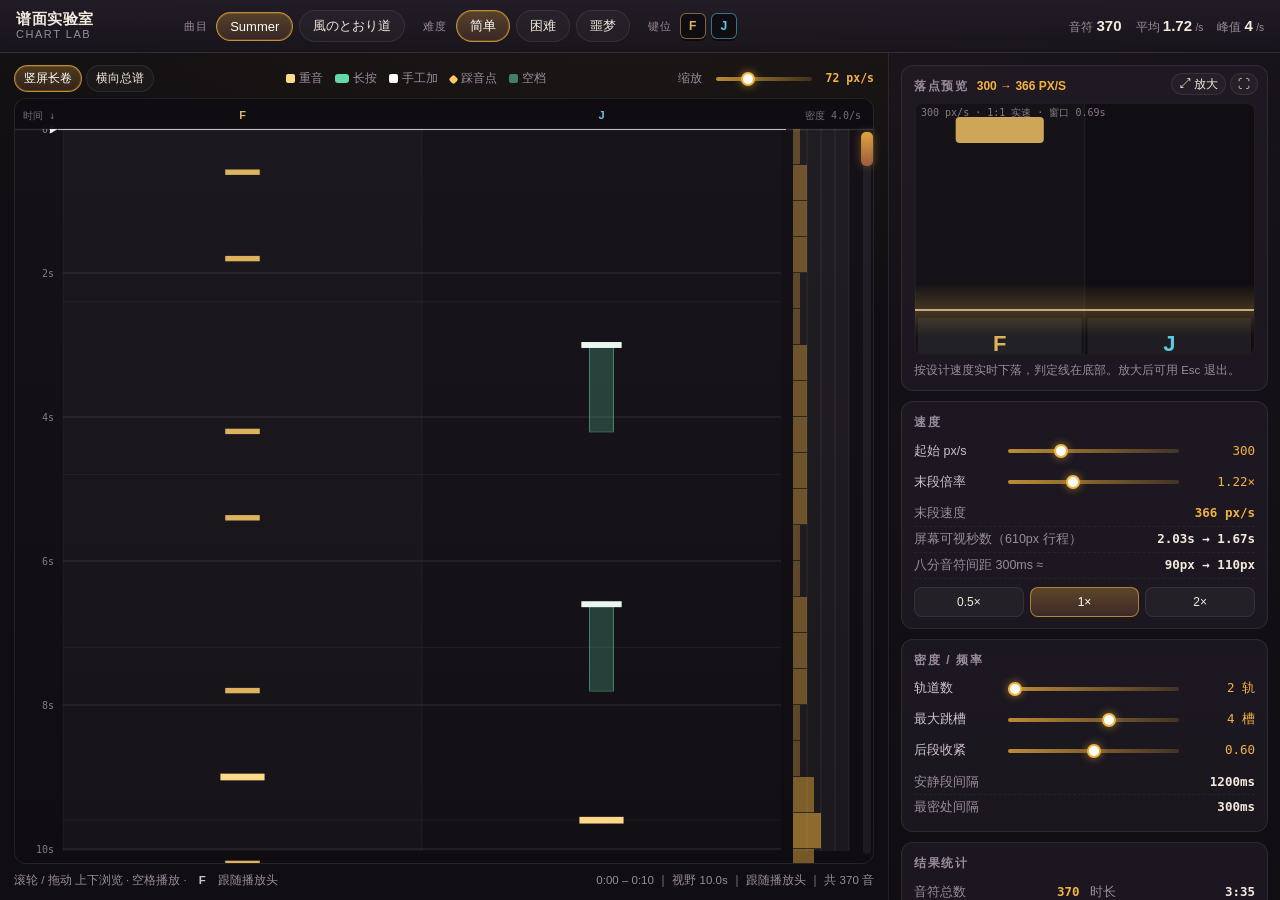
==== commit 471ba81b: "chart-lab：新增竖屏长卷视图（可滚/可拖/密度侧栏）、预览放大与全屏、手工增删音符与三级候选点位" ====
--- a/chart-lab.html
+++ b/chart-lab.html
@@ -85,6 +85,23 @@
     background:linear-gradient(180deg,#151118,#100d12);border:1px solid var(--line);
     cursor:crosshair}
 
+  /* ---------- 视图切换 ---------- */
+  .tabs{display:flex;gap:4px}
+  .view{flex:1 1 auto;display:flex;flex-direction:column;min-height:0}
+  .view.hide{display:none}
+  .rollwrap{position:relative;flex:1 1 auto;min-height:0}
+  #roll{width:100%;height:100%;border-radius:12px;
+    background:linear-gradient(180deg,#151118,#100d12);border:1px solid var(--line);
+    cursor:grab;touch-action:none}
+  #roll.dragging{cursor:grabbing}
+  #roll.edit{cursor:crosshair}
+  #rbar{position:absolute;right:3px;top:34px;bottom:10px;width:8px;border-radius:5px;
+    background:rgba(255,255,255,.055)}
+  #rbar:hover{background:rgba(255,255,255,.11)}
+  #rthumb{position:absolute;left:-2px;right:-2px;top:0;height:60px;border-radius:5px;
+    background:linear-gradient(180deg,rgba(242,179,61,.9),rgba(224,123,78,.65));
+    box-shadow:0 0 10px rgba(242,179,61,.35)}
+
   aside{
     flex:0 0 392px;width:392px;border-left:1px solid var(--line);overflow-y:auto;overflow-x:hidden;
     padding:12px;display:flex;flex-direction:column;gap:10px;
@@ -94,7 +111,37 @@
   .card h3{margin:0 0 8px;font-size:12px;letter-spacing:.14em;color:var(--dim);font-weight:600;text-transform:uppercase;
     display:flex;align-items:center;gap:8px}
   .card h3 em{font-style:normal;color:var(--gold);letter-spacing:0}
-  #pv{width:100%;height:216px;border-radius:8px;background:#0c0a0f;border:1px solid var(--line)}
+  #pv{width:100%;height:252px;border-radius:8px;background:#0c0a0f;border:1px solid var(--line);display:block}
+  .pv-card{position:relative}
+  .pv-card h3{padding-right:74px}
+  .pvbtns{position:absolute;right:9px;top:7px;display:flex;gap:4px}
+  .pvbtns .chip{line-height:1;padding:4px 7px;font-size:12px}
+  .pv-card.zoom{position:fixed;left:16px;top:16px;right:16px;bottom:16px;z-index:60;
+    display:flex;flex-direction:column;padding:14px 16px 16px;
+    background:linear-gradient(180deg,#1c1722,#121016);border-color:rgba(242,179,61,.45);
+    box-shadow:0 26px 80px rgba(0,0,0,.8)}
+  .pv-card.zoom #pv{flex:1 1 auto;height:auto;min-height:0;border-radius:10px}
+  #zoom-mask{display:none;position:fixed;inset:0;z-index:55;background:rgba(8,6,10,.74);
+    backdrop-filter:blur(2px)}
+  .pv-card:fullscreen{background:#0b0910;border:0;border-radius:0;padding:14px;
+    display:flex;flex-direction:column;justify-content:center}
+  .pv-card:fullscreen #pv{flex:1 1 auto;height:auto;min-height:0;border:0}
+
+  /* ---------- 编辑面板 ---------- */
+  .edrow{display:flex;align-items:center;justify-content:space-between;gap:8px;margin:2px 0 8px}
+  .edrow span{font-size:12.5px;color:#cfc3d0}
+  .sw{width:36px;height:19px;border-radius:10px;background:rgba(255,255,255,.12);
+    position:relative;cursor:pointer;transition:.16s;flex:0 0 auto}
+  .sw::after{content:'';position:absolute;left:2px;top:2px;width:15px;height:15px;border-radius:50%;
+    background:#b9adb9;transition:.16s}
+  .sw.on{background:linear-gradient(180deg,rgba(242,179,61,.9),rgba(224,123,78,.7))}
+  .sw.on::after{left:19px;background:#fff}
+  .edlegend{display:flex;gap:12px;font-size:11.5px;color:var(--dim);margin:2px 0 6px;flex-wrap:wrap}
+  .edlegend i{display:inline-block;width:8px;height:8px;border-radius:2px;margin-right:4px}
+  .edinfo{font-size:11.5px;color:var(--dim);line-height:1.65}
+  .edinfo b{color:var(--gold)}
+  .edinfo b.ok{color:var(--ok)}
+  .edinfo b.no{color:var(--warn)}
 
   .row{display:flex;align-items:center;justify-content:space-between;gap:8px;margin:7px 0}
   .row>label{font-size:12.5px;color:#cfc3d0;flex:0 0 84px}
@@ -180,31 +227,68 @@
 <main>
   <div class="mapwrap">
     <div class="maptop">
-      <span class="t">全曲总谱 · 一页看完</span>
-      <span class="legend">
+      <div class="tabs">
+        <button class="chip mini on" data-view="roll">竖屏长卷</button>
+        <button class="chip mini" data-view="wide">横向总谱</button>
+      </div>
+      <span class="legend" id="legend-roll">
+        <span><i style="background:#FFD98A"></i>重音</span>
+        <span><i style="background:#63D9A6;width:14px;border-radius:3px"></i>长按</span>
+        <span><i style="background:#FFFFFF"></i>手工加</span>
+        <span><i style="background:#FFC95C;transform:rotate(45deg);width:7px;height:7px"></i>踩音点</span>
+        <span><i style="background:rgba(99,217,166,.55)"></i>空档</span>
+      </span>
+      <span class="legend" id="legend-wide" style="display:none">
         <span><i style="background:#F2B33D"></i>重音</span>
         <span><i style="background:#8fa6c8"></i>普通</span>
         <span><i style="background:#63D9A6;width:14px;border-radius:3px"></i>长按</span>
         <span><i style="background:rgba(255,255,255,.18)"></i>小节线</span>
       </span>
+      <span class="legend" style="margin-left:auto" id="zoomctl">
+        <span style="color:var(--dim)">缩放</span>
+        <input type="range" id="s-pps" min="24" max="180" step="4" style="width:96px">
+        <b class="mono" id="v-pps" style="color:var(--gold);font-size:11.5px">—</b>
+      </span>
     </div>
-    <canvas id="map"></canvas>
-    <div id="pbar" role="slider" aria-label="播放进度" tabindex="0">
-      <div id="pfill"></div><div id="pknob"></div>
+
+    <!-- 视图 1：竖屏长卷（时间自上而下，可上下拖动） -->
+    <div class="view" id="view-roll">
+      <div class="rollwrap">
+        <canvas id="roll"></canvas>
+        <div id="rbar"><div id="rthumb"></div></div>
+      </div>
+      <div class="maptop" style="margin:6px 0 0">
+        <span class="legend" style="margin-left:0" id="rollhint">
+          滚轮 / 拖动 上下浏览 · 空格播放 · <b style="color:#cfc3d0">F</b> 跟随播放头
+        </span>
+        <span class="legend" id="rollinfo" style="margin-left:auto"></span>
+      </div>
     </div>
-    <div class="maptop" style="margin:2px 0 0">
-      <span class="legend" style="margin-left:0">
-        点击总谱可跳转 · <b style="color:#cfc3d0">空格</b> 播放/暂停 · <b style="color:#cfc3d0">R</b> 复位
-      </span>
-      <span class="legend" id="scaninfo" style="margin-left:auto"></span>
+
+    <!-- 视图 2：横向总谱 -->
+    <div class="view hide" id="view-wide">
+      <canvas id="map"></canvas>
+      <div id="pbar" role="slider" aria-label="播放进度" tabindex="0">
+        <div id="pfill"></div><div id="pknob"></div>
+      </div>
+      <div class="maptop" style="margin:2px 0 0">
+        <span class="legend" style="margin-left:0">
+          点击总谱可跳转 · <b style="color:#cfc3d0">空格</b> 播放/暂停 · <b style="color:#cfc3d0">R</b> 复位
+        </span>
+        <span class="legend" id="scaninfo" style="margin-left:auto"></span>
+      </div>
     </div>
   </div>
 
   <aside>
-    <div class="card">
+    <div class="card pv-card" id="pv-card">
       <h3>落点预览 <em id="pv-speed">—</em></h3>
+      <div class="pvbtns">
+        <button class="chip mini" id="pv-zoom" title="放大到整块画布">⤢ 放大</button>
+        <button class="chip mini" id="pv-full" title="真·全屏">⛶</button>
+      </div>
       <canvas id="pv"></canvas>
-      <div class="note" id="pv-note">按设计速度实时下落，判定线在底部。这里感受的就是游戏里的手速压力。</div>
+      <div class="note" id="pv-note">按设计速度实时下落，判定线在底部。放大后可用 Esc 退出。</div>
     </div>
 
     <div class="card">
@@ -243,6 +327,44 @@
         <div class="kv"><span>同轨连击</span><b class="mono" id="k-jack">—</b></div>
       </div>
       <div class="bars" id="lanebars"></div>
+    </div>
+
+    <div class="card">
+      <h3>手工音符 <em id="ed-count">0</em></h3>
+      <div class="edrow">
+        <span>编辑模式（长卷上点击）</span>
+        <div class="sw" id="ed-sw"></div>
+      </div>
+      <div class="edrow" style="margin-top:2px">
+        <span>同时显示「太挤」的点位（粉）</span>
+        <div class="sw" id="tight-sw"></div>
+      </div>
+      <div class="edlegend">
+        <span><i style="background:#FFC95C;transform:rotate(45deg);width:7px;height:7px"></i>踩音点</span>
+        <span><i style="background:rgba(99,217,166,.6)"></i>空档</span>
+        <span><i style="background:rgba(255,138,216,.6)"></i>太挤</span>
+      </div>
+      <div class="edinfo" id="ed-info">
+        开着编辑模式时，长卷上会标出所有<b class="ok">可加点</b>（八分音符网格 × 每条轨道，扣掉已有音符）。
+        点空点=加一个，点已有音符=删掉。改动会实时进统计和预览。
+      </div>
+      <div class="btnrow">
+        <button class="btn" id="ed-undo">撤销</button>
+        <button class="btn" id="ed-clear">清空改动</button>
+        <button class="btn primary" id="ed-export">导出谱面</button>
+      </div>
+    </div>
+
+    <div class="card">
+      <h3>加音符的规则</h3>
+      <p class="note">
+        <b>能加，但不是随便加。</b> 这套谱面是从音频起音点挑出来的，所以手加的音符一旦偏离网格就会和音乐脱节。
+        上限来自四件事：<br>
+        ① <b>八分音符网格</b>——槽宽 <span class="mono" id="rule-slot">—</span>ms，同一个槽只能一个音；<br>
+        ② <b>同轨最小间隔</b>——<span class="mono" id="rule-same">—</span>ms，低于这个值一根手指按不回来；<br>
+        ③ <b>长按占位</b>——长按期间同轨不能再落点；<br>
+        ④ <b>可视密度</b>——本难度最快处 <span class="mono" id="rule-nps">—</span> 音/秒。
+      </p>
     </div>
 
     <div class="card">
@@ -270,6 +392,8 @@
     </div>
   </aside>
 </main>
+
+<div id="zoom-mask"></div>
 
 <div id="boot-error">
   <b>缺少谱面数据</b><br>
@@ -377,6 +501,7 @@
     k = bi + 1;
   }
   taken.sort((a, b) => a.t - b.t);
+  lastPicked = taken.map(c => c.t);   /* 谱面实际用到的起音点，供「未用起音」判定 */
 
   const L = D.lanes;
   const multi = L > 1;
@@ -568,6 +693,98 @@
 let laneHex = [];
 let scan = { t: 0, playing: false, mult: 1, last: 0 };
 
+/* 视图 / 长卷 / 手工编辑 */
+let view = 'roll';
+const roll = { t0: 0, pps: 72, follow: true };
+let editOn = false;
+let userAdds = [];      /* {t, lane} 手工加的音符 */
+let userDels = [];      /* {t, lane} 手工删掉的音符 */
+let editHist = [];      /* 编辑快照，用于撤销 */
+let cands = [];         /* 可加点，按 t 排序 */
+let showTight = false;  /* 是否显示「太挤」的候选点 */
+let curCells = [];      /* 当前曲目的原始起音点时间 */
+let lastPicked = [];    /* 谱面实际采用的起音点 */
+const MIN_SAME = 0.20;  /* 同轨最小间隔（一根手指的物理下限，秒） */
+
+const lowerBoundT = (arr, v) => {
+  let lo = 0, hi = arr.length;
+  while (lo < hi) { const m = (lo + hi) >> 1; if (arr[m].t < v) lo = m + 1; else hi = m; }
+  return lo;
+};
+
+/* 把手工改动叠加到生成谱面上（每次重新生成后重放） */
+function applyEdits() {
+  if (!userDels.length && !userAdds.length) return;
+  for (let d = 0; d < userDels.length; d++) {
+    const del = userDels[d];
+    for (let i = 0; i < notes.length; i++) {
+      const n = notes[i];
+      if (n.lane === del.lane && Math.abs(n.t - del.t) < 0.06) { notes.splice(i, 1); break; }
+    }
+  }
+  for (let a = 0; a < userAdds.length; a++) {
+    if (userAdds[a].lane >= P.lanes) continue;
+    notes.push({ t: userAdds[a].t, lane: userAdds[a].lane, type: 'std', holdBeats: 0, user: true });
+  }
+  /* 轨道数被调小时，丢掉越界的音符，避免索引 undefined */
+  notes = notes.filter(n => n.lane < P.lanes);
+  notes.sort((x, y) => x.t - y.t || x.lane - y.lane);
+}
+
+/* 可加点 = 八分音符网格 × 每条轨道 − 已有音符 − 长按占位 */
+function buildCands() {
+  const SLOT = TL.beat / 2;
+  const byLane = [], holds = [];
+  for (let i = 0; i < P.lanes; i++) byLane.push([]);
+  for (let i = 0; i < notes.length; i++) {
+    const n = notes[i];
+    if (n.lane < P.lanes) byLane[n.lane].push(n.t);
+    if (n.type === 'hold') holds.push([n.t, n.t + n.holdBeats * TL.beat]);
+  }
+  byLane.forEach(a => a.sort((x, y) => x - y));
+  /* 原曲里有、但这版谱面没打出来的起音 —— 这些才是真正「可以补」的音 */
+  const used = new Set(lastPicked.map(t => t.toFixed(3)));
+  const spare = curCells.filter(t => !used.has(t.toFixed(3))).sort((x, y) => x - y);
+  const out = [];
+  const kmax = Math.floor((TL.chartEnd - 0.4) / SLOT);
+  for (let lane = 0; lane < P.lanes; lane++) {
+    const arr = byLane[lane];
+    for (let k = 2; k <= kmax; k++) {
+      const t = k * SLOT;
+      /* 二分找同轨最近音符的距离 */
+      let lo = 0, hi2 = arr.length;
+      while (lo < hi2) { const m = (lo + hi2) >> 1; if (arr[m] < t) lo = m + 1; else hi2 = m; }
+      let d = Infinity;
+      if (lo < arr.length) d = Math.min(d, arr[lo] - t);
+      if (lo > 0) d = Math.min(d, t - arr[lo - 1]);
+      if (d < MIN_SAME) continue;
+      let blocked = false;
+      for (let h = 0; h < holds.length; h++) {
+        if (t > holds[h][0] + 0.06 && t < holds[h][1] + 0.22) { blocked = true; break; }
+      }
+      if (blocked) continue;
+      /* 这一格是不是踩在「谱面没用到的音频起音」上（±70ms） */
+      const onOnset = nearestGap(spare, t) < 0.07;
+      /* 分级：踩音且不挤 = 选它；空档 = 能加；其余 = 太挤 */
+      const roomy = d >= 0.42;
+      const lvl = (onOnset && roomy) ? 'onset' : (roomy ? 'open' : 'tight');
+      out.push({ t: t, lane: lane, lvl: lvl, d: d });
+    }
+  }
+  out.sort((a, b) => a.t - b.t || a.lane - b.lane);
+  cands = out;
+}
+
+/* 数值数组里距离 v 最近的元素距离（数组已排序） */
+function nearestGap(arr, v) {
+  let lo = 0, hi = arr.length;
+  while (lo < hi) { const m = (lo + hi) >> 1; if (arr[m] < v) lo = m + 1; else hi = m; }
+  let d = Infinity;
+  if (lo < arr.length) d = Math.min(d, arr[lo] - v);
+  if (lo > 0) d = Math.min(d, v - arr[lo - 1]);
+  return d;
+}
+
 function laneColors(n) {
   const out = [];
   for (let i = 0; i < n; i++) {
@@ -581,11 +798,14 @@
   TL = CELLS[songId].timeline;
   const cells = CELLS[songId].cells.map(c => ({ t: c[0], s: c[1], p: c[2] }));
   laneHex = laneColors(P.lanes);
+  curCells = cells.map(c => c.t);
   notes = chartFromCells(cells, {
     lanes: P.lanes, beat: TL.beat, bar: TL.bar, chartEnd: TL.chartEnd,
     maxStep: P.maxStep, pull: P.pull
   });
+  applyEdits();
   stat = computeStats(notes, TL);
+  buildCands();
   if (scan.t > TL.chartEnd) scan.t = 0;
   renderStats();
   drawMap();
@@ -597,7 +817,8 @@
  * ============================================================ */
 const mapCv = $('#map'), mapCtx = mapCv.getContext('2d');
 const pvCv = $('#pv'), pvCtx = pvCv.getContext('2d');
-let MW = 0, MH = 0, PW = 0, PH = 0, DPR = 1;
+const rollCv = $('#roll'), rollCtx = rollCv.getContext('2d');
+let MW = 0, MH = 0, PW = 0, PH = 0, RW = 0, RH = 0, DPR = 1;
 
 function fitCanvas(cv, ctx, w, h) {
   DPR = window.devicePixelRatio || 1;
@@ -608,8 +829,11 @@
 function layout() {
   const mw = mapCv.clientWidth, mh = mapCv.clientHeight;
   if (mw && mh) { MW = mw; MH = mh; fitCanvas(mapCv, mapCtx, mw, mh); }
+  const rw = rollCv.clientWidth, rh = rollCv.clientHeight;
+  if (rw && rh) { RW = rw; RH = rh; fitCanvas(rollCv, rollCtx, rw, rh); }
   const pw = pvCv.clientWidth, ph = pvCv.clientHeight;
   if (pw && ph) { PW = pw; PH = ph; fitCanvas(pvCv, pvCtx, pw, ph); }
+  updateRollBar();
 }
 
 /* ============================================================
@@ -637,6 +861,208 @@
     X: t => x0 + (t / TL.chartEnd) * (x1 - x0),
     CY: i => top + laneH * (i + 0.5)
   };
+}
+
+/* ============================================================
+ * 5b. 竖屏长卷（时间自上而下，所有音符一目了然）
+ * ============================================================ */
+const ROLL_PAD = { l: 48, r: 92, hdr: 30, b: 12 };
+let rollDmax = 1;
+
+function rollVis() { return Math.max(0.5, (RH - ROLL_PAD.b - ROLL_PAD.hdr) / roll.pps); }
+
+function rollGeom() {
+  const x0 = ROLL_PAD.l, x1 = RW - ROLL_PAD.r;
+  const laneW = (x1 - x0) / Math.max(1, P.lanes);
+  const y0 = ROLL_PAD.hdr, y1 = RH - ROLL_PAD.b;
+  return {
+    x0: x0, x1: x1, laneW: laneW, y0: y0, y1: y1,
+    densX: x1 + 12, densW: Math.max(18, ROLL_PAD.r - 36),
+    Y: t => y0 + (t - roll.t0) * roll.pps,
+    vis: rollVis()
+  };
+}
+
+function updateRollBar() {
+  const th = $('#rthumb'), bar = $('#rbar');
+  if (!th || !bar) return;
+  const h = bar.clientHeight || 1;
+  const vis = rollVis();
+  const thH = Math.max(24, h * clamp(vis / Math.max(1, TL.chartEnd), 0, 1));
+  th.style.height = thH.toFixed(1) + 'px';
+  const maxT0 = Math.max(0, TL.chartEnd - vis);
+  const frac = maxT0 > 0 ? clamp(roll.t0 / maxT0, 0, 1) : 0;
+  th.style.top = (frac * (h - thH)).toFixed(1) + 'px';
+}
+
+function drawRoll() {
+  const c = rollCtx, W = RW, H = RH;
+  if (!W || !H) return;
+  const vis0 = rollVis();
+  const maxT0 = Math.max(0, TL.chartEnd - vis0);
+  if (roll.follow && scan.playing) roll.t0 = clamp(scan.t - vis0 * 0.68, 0, maxT0);
+  roll.t0 = clamp(roll.t0, 0, maxT0);
+
+  c.clearRect(0, 0, W, H);
+  const g = rollGeom();
+  const t0 = roll.t0, t1 = t0 + g.vis;
+
+  /* --- 轨道竖条 --- */
+  for (let i = 0; i < P.lanes; i++) {
+    const x = g.x0 + i * g.laneW;
+    c.fillStyle = i % 2 ? 'rgba(255,255,255,.015)' : 'rgba(255,255,255,.032)';
+    c.fillRect(x, g.y0, g.laneW, g.y1 - g.y0);
+    c.strokeStyle = 'rgba(255,255,255,.05)';
+    c.lineWidth = 1;
+    c.beginPath(); c.moveTo(x, g.y0); c.lineTo(x, g.y1); c.stroke();
+  }
+
+  /* --- 小节线 + 时间标签 --- */
+  const BAR = TL.bar;
+  if (BAR * roll.pps >= 16) {
+    for (let b = Math.max(0, Math.floor(t0 / BAR)); b * BAR <= t1; b++) {
+      const y = g.Y(b * BAR);
+      if (y < g.y0 || y > g.y1) continue;
+      c.strokeStyle = 'rgba(255,255,255,.05)';
+      c.lineWidth = 1;
+      c.beginPath(); c.moveTo(g.x0, y); c.lineTo(g.x1, y); c.stroke();
+    }
+  }
+  const SEC = [0.5, 1, 2, 5, 10, 15, 30].find(v => v * roll.pps >= 78) || 30;
+  c.font = '10px ui-monospace,Menlo,monospace';
+  c.textAlign = 'right';
+  for (let ts = Math.max(0, Math.floor(t0 / SEC) * SEC); ts <= t1; ts += SEC) {
+    const y = g.Y(ts);
+    if (y < g.y0 || y > g.y1) continue;
+    c.strokeStyle = 'rgba(255,255,255,.11)';
+    c.lineWidth = 1;
+    c.beginPath(); c.moveTo(g.x0, y); c.lineTo(g.x1, y); c.stroke();
+    c.fillStyle = 'rgba(154,140,156,.85)';
+    c.fillText(ts.toFixed(SEC < 1 ? 1 : 0) + 's', g.x0 - 9, y + 3.5);
+  }
+
+  /* --- 右侧密度条 --- */
+  let dmax = 1;
+  for (let i = 0; i < stat.dens.length; i++) if (stat.dens[i] > dmax) dmax = stat.dens[i];
+  const bh = Math.max(1.4, stat.bucket * roll.pps - 0.8);
+  c.fillStyle = 'rgba(255,255,255,.05)';
+  c.fillRect(g.densX, g.y0, g.densW, g.y1 - g.y0);
+  for (let i = Math.max(0, Math.floor(t0 / stat.bucket)); i < stat.dens.length && i * stat.bucket <= t1; i++) {
+    const v = stat.dens[i] / dmax;
+    const w = Math.max(3, v * g.densW);
+    c.fillStyle = 'rgba(242,179,61,' + (0.22 + 0.62 * v).toFixed(3) + ')';
+    c.fillRect(g.densX, g.Y(i * stat.bucket), w, bh);
+  }
+  /* 密度刻度：25/50/75/100% */
+  c.strokeStyle = 'rgba(255,255,255,.07)';
+  c.lineWidth = 1;
+  for (let q = 1; q <= 4; q++) {
+    const x = g.densX + q / 4 * g.densW;
+    c.beginPath(); c.moveTo(x, g.y0); c.lineTo(x, g.y1); c.stroke();
+  }
+  rollDmax = dmax;
+
+  /* --- 候选点位（编辑模式） --- */
+  if (editOn) {
+    const ci = lowerBoundT(cands, t0 - 0.1);
+    for (let i = ci; i < cands.length; i++) {
+      const cd = cands[i];
+      if (cd.t > t1) break;
+      if (cd.lvl === 'tight' && !showTight) continue;
+      const cx = g.x0 + cd.lane * g.laneW + g.laneW / 2;
+      const y = g.Y(cd.t);
+      if (cd.lvl === 'onset') {
+        /* 踩在音频起音上 → 最优先，金色小菱形 */
+        c.fillStyle = 'rgba(255,201,92,.75)';
+        c.beginPath();
+        c.moveTo(cx, y - 3); c.lineTo(cx + 3, y); c.lineTo(cx, y + 3); c.lineTo(cx - 3, y);
+        c.closePath(); c.fill();
+      } else if (cd.lvl === 'open') {
+        const w = Math.min(18, Math.max(6, g.laneW * 0.26));
+        c.fillStyle = 'rgba(99,217,166,.34)';
+        c.fillRect(cx - w / 2, y - 1.25, w, 2.5);
+      } else {
+        const w = Math.min(16, Math.max(5, g.laneW * 0.22));
+        c.fillStyle = 'rgba(255,138,216,.30)';
+        c.fillRect(cx - w / 2, y - 1, w, 2);
+      }
+    }
+  }
+
+  /* --- 音符 --- */
+  let lo = 0, hi = notes.length;
+  while (lo < hi) { const m = (lo + hi) >> 1; if (notes[m].t < t0 - 2) lo = m + 1; else hi = m; }
+  for (let i = lo; i < notes.length; i++) {
+    const nt = notes[i];
+    if (nt.t > t1 + 0.4) break;
+    if (nt.lane >= P.lanes) continue;
+    const cx = g.x0 + nt.lane * g.laneW + g.laneW / 2;
+    const y = g.Y(nt.t);
+    const w = Math.min(48, Math.max(9, g.laneW * 0.62));
+    const nh = clamp(roll.pps * 0.075, 3.5, 9);
+    if (nt.type === 'hold') {
+      const y2 = g.Y(nt.t + nt.holdBeats * TL.beat);
+      c.fillStyle = 'rgba(99,217,166,.24)';
+      c.fillRect(cx - w * 0.26, y, w * 0.52, Math.max(5, y2 - y));
+      c.strokeStyle = 'rgba(99,217,166,.45)';
+      c.lineWidth = 1;
+      c.strokeRect(cx - w * 0.26 + 0.5, y + 0.5, w * 0.52 - 1, Math.max(4, y2 - y));
+      c.fillStyle = '#EAF6EF';
+      c.fillRect(cx - w * 0.42, y - nh * 0.55, w * 0.84, nh * 1.1);
+    } else if (nt.type === 'accent') {
+      c.fillStyle = '#FFD98A';
+      c.fillRect(cx - w * 0.46, y - nh * 0.62, w * 0.92, nh * 1.24);
+    } else {
+      c.fillStyle = nt.user ? '#FFFFFF' : laneHex[nt.lane];
+      c.fillRect(cx - w * 0.36, y - nh * 0.5, w * 0.72, nh);
+      if (nt.user) {
+        c.strokeStyle = 'rgba(242,179,61,.95)';
+        c.lineWidth = 1;
+        c.strokeRect(cx - w * 0.36 - 1.5, y - nh * 0.5 - 1.5, w * 0.72 + 3, nh + 3);
+      }
+    }
+  }
+
+  /* --- 播放头 --- */
+  const yh = g.Y(scan.t);
+  if (yh >= g.y0 && yh <= g.y1) {
+    c.strokeStyle = 'rgba(255,255,255,.9)';
+    c.lineWidth = 1.3;
+    c.beginPath(); c.moveTo(g.x0 - 5, yh); c.lineTo(g.x1 + 5, yh); c.stroke();
+    c.fillStyle = 'rgba(255,255,255,.92)';
+    c.beginPath();
+    c.moveTo(g.x0 - 5, yh); c.lineTo(g.x0 - 13, yh - 4.5); c.lineTo(g.x0 - 13, yh + 4.5);
+    c.closePath(); c.fill();
+  } else if (scan.playing) {
+    const up = yh < g.y0;
+    const yy = up ? g.y0 + 10 : g.y1 - 10;
+    c.fillStyle = 'rgba(242,179,61,.9)';
+    c.beginPath();
+    if (up) { c.moveTo(g.x1 + 10, yy + 5); c.lineTo(g.x1 + 18, yy + 5); c.lineTo(g.x1 + 14, yy - 3); }
+    else { c.moveTo(g.x1 + 10, yy - 5); c.lineTo(g.x1 + 18, yy - 5); c.lineTo(g.x1 + 14, yy + 3); }
+    c.closePath(); c.fill();
+  }
+
+  /* --- 顶部固定表头（盖在滚动内容之上） --- */
+  c.fillStyle = 'rgba(16,13,18,.96)';
+  c.fillRect(0, 0, W, g.y0);
+  c.strokeStyle = 'rgba(255,255,255,.11)';
+  c.beginPath(); c.moveTo(0, g.y0 + .5); c.lineTo(W, g.y0 + .5); c.stroke();
+  for (let i = 0; i < P.lanes; i++) {
+    const cx = g.x0 + i * g.laneW + g.laneW / 2;
+    c.fillStyle = laneHex[i];
+    c.font = '600 11px -apple-system,"PingFang SC",sans-serif';
+    c.textAlign = 'center';
+    c.fillText(P.keys[i] || '', cx, g.y0 - 10);
+  }
+  c.fillStyle = 'rgba(154,140,156,.75)';
+  c.font = '10px ui-monospace,Menlo,monospace';
+  c.textAlign = 'left';
+  c.fillText('时间 ↓', 8, g.y0 - 10);
+  c.textAlign = 'right';
+  c.fillText('密度 ' + rollDmax.toFixed(1) + '/s', W - 12, g.y0 - 10);
+
+  updateRollBar();
 }
 
 function drawMap() {
@@ -795,10 +1221,13 @@
   c.clearRect(0, 0, W, H);
   const L = P.lanes;
   const laneW = W / L;
-  const jy = H - 44;
+  const jy = H - Math.max(44, PH * 0.09);
   const tNow = scan.t;
   const prog = clamp(tNow / TL.chartEnd, 0, 1);
-  const speed = P.speed * (1 + (P.speedEnd - 1) * prog);
+  /* 放大/全屏时按画布高度等比放大像素速度，保证「可视秒数」与游戏内一致，
+     不会因为画面变大就变相看到更长的前摇 */
+  const hScale = Math.max(1, H / TRAVEL);
+  const speed = P.speed * (1 + (P.speedEnd - 1) * prog) * hScale;
   const visSec = jy / speed;
 
   /* 轨道 */
@@ -827,8 +1256,8 @@
     if (dtn > visSec || dtn < -0.4) continue;
     const x = nt.lane * laneW + laneW / 2;
     const y = jy - dtn * speed;
-    const w = Math.min(46, Math.max(10, laneW * 0.46));
-    const h = Math.max(4, Math.min(9, laneW * 0.2));
+    const w = clamp(laneW * 0.52, 10, 104);
+    const h = clamp(laneW * 0.17, 4, 26);
     const near = Math.abs(dtn) < hitBand;
     c.fillStyle = near ? '#FFFFFF' : (nt.type === 'accent' ? '#FFD98A' : laneHex[nt.lane]);
     if (nt.type === 'hold') {
@@ -848,17 +1277,20 @@
 
   /* 键位 */
   c.textAlign = 'center';
-  c.font = '600 12px -apple-system,"PingFang SC",sans-serif';
+  const kh = clamp(laneW * 0.42, 18, 46);
+  const kf = clamp(laneW * 0.2, 11, 22);
+  c.font = '600 ' + kf.toFixed(0) + 'px -apple-system,"PingFang SC",sans-serif';
   for (let i = 0; i < L; i++) {
     c.fillStyle = 'rgba(255,255,255,.06)';
-    c.fillRect(i * laneW + 3, jy + 8, laneW - 6, 20);
+    c.fillRect(i * laneW + 3, jy + 8, laneW - 6, kh);
     c.fillStyle = laneHex[i];
-    c.fillText(P.keys[i] || '', i * laneW + laneW / 2, jy + 22.5);
+    c.fillText(P.keys[i] || '', i * laneW + laneW / 2, jy + 8 + kh * 0.72);
   }
   c.fillStyle = 'rgba(154,140,156,.85)';
   c.font = '10px ui-monospace,Menlo,monospace';
   c.textAlign = 'left';
-  c.fillText(Math.round(speed) + ' px/s · 1:1 实速 · 窗口 ' + visSec.toFixed(2) + 's', 6, 12);
+  c.fillText(Math.round(speed / hScale) + ' px/s' + (hScale > 1.01 ? ' · 放大 ' + hScale.toFixed(1) + '×' : ' · 1:1 实速') +
+    ' · 窗口 ' + visSec.toFixed(2) + 's', 6, 12);
 }
 
 /* ============================================================
@@ -899,9 +1331,20 @@
       click(bi % BAR_BEATS === 0);
     }
   }
-  drawMap();
+  if (view === 'roll') { drawRoll(); updateRollInfo(); }
+  else { drawMap(); updateScanInfo(); }
   drawPreview();
-  updateScanInfo();
+}
+
+function updateRollInfo() {
+  const vis = rollVis();
+  const t0 = roll.t0, t1 = Math.min(TL.chartEnd, t0 + vis);
+  const f = v => Math.floor(v / 60) + ':' + String(Math.floor(v % 60)).padStart(2, '0');
+  const txt = f(t0) + ' – ' + f(t1) + ' ｜ 视野 ' + vis.toFixed(1) + 's ｜ ' +
+    (roll.follow ? '跟随播放头' : '自由浏览') + ' ｜ 共 ' + notes.length + ' 音' +
+    (editOn ? ' ｜ 编辑中' : '');
+  const el = $('#rollinfo');
+  if (el._t !== txt) { el._t = txt; el.textContent = txt; }
 }
 
 function updateScanInfo() {
@@ -979,6 +1422,12 @@
   $('#k-gapdense').textContent = Math.round(dense * slotMs) + 'ms';
   $('#pv-speed').textContent = Math.round(P.speed) + ' → ' + Math.round(endSpd) + ' px/s';
 
+  /* 手工改动 & 加音符规则读数 */
+  $('#ed-count').textContent = userAdds.length + ' 加 / ' + userDels.length + ' 删';
+  $('#rule-slot').textContent = Math.round(TL.beat / 2 * 1000);
+  $('#rule-same').textContent = Math.round(MIN_SAME * 1000);
+  $('#rule-nps').textContent = (P.maxStep >= 2 ? 2 : 1) + '（' + stat.peak + ' 峰值）';
+
   $('#s-speed').value = P.speed;
   $('#s-end').value = P.speedEnd;
   $('#s-lanes').value = P.lanes;
@@ -1070,7 +1519,7 @@
 function say(t) {
   let n = $('#say');
   if (!n) { n = document.createElement('div'); n.id = 'say';
-    n.style.cssText = 'position:fixed;left:50%;bottom:62px;transform:translateX(-50%);padding:6px 14px;border-radius:999px;background:rgba(20,16,24,.92);border:1px solid rgba(242,179,61,.35);color:#F3EADD;font-size:12px;pointer-events:none;transition:opacity .3s;z-index:9';
+    n.style.cssText = 'position:fixed;right:18px;top:70px;padding:6px 14px;border-radius:999px;background:rgba(20,16,24,.94);border:1px solid rgba(242,179,61,.35);color:#F3EADD;font-size:12px;pointer-events:none;transition:opacity .3s;z-index:9';
     document.body.appendChild(n);
   }
   n.textContent = t; n.style.opacity = '1';
@@ -1084,6 +1533,214 @@
   else ok();
 };
 $('#btn-reset').onclick = () => applyPreset(diffKey);
+
+/* ---------- 视图切换 ---------- */
+function setView(v) {
+  view = v;
+  document.querySelectorAll('[data-view]').forEach(x => x.classList.toggle('on', x.dataset.view === v));
+  $('#view-roll').classList.toggle('hide', v !== 'roll');
+  $('#view-wide').classList.toggle('hide', v !== 'wide');
+  $('#legend-roll').style.display = v === 'roll' ? '' : 'none';
+  $('#legend-wide').style.display = v === 'roll' ? 'none' : '';
+  $('#zoomctl').style.display = v === 'roll' ? '' : 'none';
+  requestAnimationFrame(() => { layout(); drawRoll(); drawMap(); drawPreview(); drawMap(); });
+}
+document.querySelectorAll('[data-view]').forEach(b => { b.onclick = () => setView(b.dataset.view); });
+
+/* ---------- 长卷缩放 ---------- */
+$('#s-pps').addEventListener('input', e => {
+  const anchor = roll.t0 + rollVis() * 0.5;
+  roll.pps = +e.target.value;
+  const nv = rollVis();
+  roll.t0 = clamp(anchor - nv * 0.5, 0, Math.max(0, TL.chartEnd - nv));
+  $('#v-pps').textContent = roll.pps + ' px/s';
+  updateRollBar();
+});
+
+/* ---------- 长卷：滚轮 / 拖动 / 点击 ---------- */
+let rdrag = null;
+rollCv.addEventListener('wheel', e => {
+  e.preventDefault();
+  const vis = rollVis();
+  const maxT0 = Math.max(0, TL.chartEnd - vis);
+  const dy = e.deltaMode === 1 ? e.deltaY * 16 : e.deltaY;
+  roll.t0 = clamp(roll.t0 + dy / roll.pps, 0, maxT0);
+  roll.follow = false;
+  updateRollBar();
+}, { passive: false });
+
+rollCv.addEventListener('pointerdown', e => {
+  const r = rollCv.getBoundingClientRect();
+  const g = rollGeom();
+  const py = e.clientY - r.top;
+  if (py < g.y0) return;
+  rdrag = { y: py, t0: roll.t0, moved: false };
+  try { rollCv.setPointerCapture(e.pointerId); } catch (err) {}
+  rollCv.classList.add('dragging');
+});
+rollCv.addEventListener('pointermove', e => {
+  if (!rdrag) return;
+  const r = rollCv.getBoundingClientRect();
+  const dy = e.clientY - r.top - rdrag.y;
+  if (Math.abs(dy) > 4) rdrag.moved = true;
+  if (rdrag.moved) {
+    const vis = rollVis();
+    const maxT0 = Math.max(0, TL.chartEnd - vis);
+    roll.t0 = clamp(rdrag.t0 - dy / roll.pps, 0, maxT0);
+    roll.follow = false;
+    updateRollBar();
+  }
+});
+rollCv.addEventListener('pointerup', e => {
+  if (!rdrag) return;
+  const moved = rdrag.moved;
+  rdrag = null;
+  rollCv.classList.remove('dragging');
+  try { rollCv.releasePointerCapture(e.pointerId); } catch (err) {}
+  if (moved) return;
+  const r = rollCv.getBoundingClientRect();
+  const px = e.clientX - r.left, py = e.clientY - r.top;
+  if (editOn) editAt(px, py); else seekRollAt(py);
+});
+
+function seekRollAt(py) {
+  const g = rollGeom();
+  if (py < g.y0 || py > g.y1) return;
+  scan.t = clamp(roll.t0 + (py - g.y0) / roll.pps, 0, TL.chartEnd);
+  lastBeat = Math.floor(scan.t / TL.beat);
+}
+
+/* ---------- 竖向滚动条拖拽 ---------- */
+(function () {
+  const bar = $('#rbar'), th = $('#rthumb');
+  let drag = false;
+  const apply = clientY => {
+    const r = bar.getBoundingClientRect();
+    const h = r.height, thH = th.clientHeight || 30;
+    const frac = clamp((clientY - r.top - thH / 2) / Math.max(1, h - thH), 0, 1);
+    const vis = rollVis();
+    roll.t0 = frac * Math.max(0, TL.chartEnd - vis);
+    roll.follow = false;
+  };
+  bar.addEventListener('pointerdown', e => {
+    drag = true; try { bar.setPointerCapture(e.pointerId); } catch (err) {}
+    apply(e.clientY); e.preventDefault();
+  });
+  bar.addEventListener('pointermove', e => { if (drag) apply(e.clientY); });
+  bar.addEventListener('pointerup', e => { drag = false; try { bar.releasePointerCapture(e.pointerId); } catch (err) {} });
+})();
+
+/* ---------- 手工编辑音符 ---------- */
+function snapshot() {
+  editHist.push({ adds: userAdds.map(a => ({ t: a.t, lane: a.lane })), dels: userDels.map(d => ({ t: d.t, lane: d.lane })) });
+  if (editHist.length > 200) editHist.shift();
+}
+
+function editAt(px, py) {
+  const g = rollGeom();
+  if (py < g.y0 || py > g.y1) return;
+  const t = roll.t0 + (py - g.y0) / roll.pps;
+  const lane = clamp(Math.floor((px - g.x0) / g.laneW), 0, P.lanes - 1);
+  const hitTol = Math.max(0.09, 9 / roll.pps);
+
+  /* 1) 点到已有音符 → 删 */
+  let bi = -1, bd = 1e9;
+  for (let i = 0; i < notes.length; i++) {
+    const n = notes[i];
+    if (n.lane !== lane) continue;
+    const dt = Math.abs(n.t - t);
+    if (dt < bd) { bd = dt; bi = i; }
+  }
+  if (bi >= 0 && bd <= hitTol) {
+    const n = notes[bi];
+    snapshot();
+    if (n.user) {
+      userAdds = userAdds.filter(a => !(a.lane === n.lane && Math.abs(a.t - n.t) < 0.06));
+    } else {
+      userDels.push({ t: n.t, lane: n.lane });
+    }
+    generate();
+    say('删掉 ' + n.t.toFixed(2) + 's · ' + (P.keys[lane] || lane));
+    return;
+  }
+
+  /* 2) 空处 → 吸附八分音符网格加一个 */
+  const SLOT = TL.beat / 2;
+  const tt = clamp(Math.round(t / SLOT) * SLOT, 0, TL.chartEnd - 0.35);
+  for (let i = 0; i < notes.length; i++) {
+    const n = notes[i];
+    if (n.lane === lane && Math.abs(n.t - tt) < 0.03) { say('这个位置已经有音符了'); return; }
+  }
+  snapshot();
+  userAdds.push({ t: tt, lane: lane });
+  generate();
+  say('加 ' + tt.toFixed(2) + 's · ' + (P.keys[lane] || lane));
+}
+
+$('#ed-sw').onclick = () => {
+  editOn = !editOn;
+  $('#ed-sw').classList.toggle('on', editOn);
+  rollCv.classList.toggle('edit', editOn);
+  if (editOn && view !== 'roll') setView('roll');
+  $('#ed-info').innerHTML = editOn
+    ? '编辑中：长卷上<b class="ok">绿色/粉色小块</b>就是可加点（八分音符网格 × 每条轨道）。点一下就加，点已有音符就删。'
+    : '开着编辑模式时，长卷上会标出所有<b class="ok">可加点</b>（八分音符网格 × 每条轨道，扣掉已有音符）。点空点=加一个，点已有音符=删掉。';
+  say(editOn ? '编辑模式开' : '编辑模式关');
+};
+
+$('#tight-sw').onclick = () => {
+  showTight = !showTight;
+  $('#tight-sw').classList.toggle('on', showTight);
+};
+$('#ed-undo').onclick = () => {
+  const h = editHist.pop();
+  if (!h) return say('没有可撤销的操作');
+  userAdds = h.adds; userDels = h.dels;
+  generate(); say('已撤销');
+};
+$('#ed-clear').onclick = () => {
+  if (!userAdds.length && !userDels.length) return say('还没有手工改动');
+  snapshot();
+  userAdds = []; userDels = [];
+  generate(); say('改动已清空');
+};
+$('#ed-export').onclick = () => {
+  const data = {
+    song: songId, diff: diffKey, lanes: P.lanes, keys: P.keys,
+    speed: P.speed, speedEnd: P.speedEnd, maxStep: P.maxStep, pull: P.pull,
+    chartEnd: +TL.chartEnd.toFixed(3), beat: +TL.beat.toFixed(4),
+    added: userAdds.map(a => ({ t: +a.t.toFixed(3), lane: a.lane })),
+    removed: userDels.map(d => ({ t: +d.t.toFixed(3), lane: d.lane })),
+    notes: notes.map(n => ({ t: +n.t.toFixed(3), lane: n.lane, type: n.type, hb: n.holdBeats || 0 }))
+  };
+  const txt = JSON.stringify(data, null, 1);
+  const done = () => { say('谱面 JSON 已复制（' + notes.length + ' 音）'); $('#ed-export').textContent = '已复制'; setTimeout(() => { $('#ed-export').textContent = '导出谱面'; }, 1400); };
+  if (navigator.clipboard && navigator.clipboard.writeText) navigator.clipboard.writeText(txt).then(done, () => fallbackCopy(txt, done));
+  else fallbackCopy(txt, done);
+};
+function fallbackCopy(txt, cb) {
+  const ta = document.createElement('textarea');
+  ta.value = txt; ta.style.position = 'fixed'; ta.style.opacity = '0';
+  document.body.appendChild(ta); ta.select();
+  try { document.execCommand('copy'); } catch (e) {}
+  document.body.removeChild(ta); cb && cb();
+}
+
+/* ---------- 预览放大 / 全屏 ---------- */
+function setZoom(on) {
+  $('#pv-card').classList.toggle('zoom', on);
+  $('#zoom-mask').style.display = on ? 'block' : 'none';
+  setTimeout(layout, 30);
+}
+$('#pv-zoom').onclick = () => setZoom(!$('#pv-card').classList.contains('zoom'));
+$('#zoom-mask').onclick = () => setZoom(false);
+$('#pv-full').onclick = () => {
+  const card = $('#pv-card');
+  if (document.fullscreenElement) { document.exitFullscreen(); return; }
+  if (card.requestFullscreen) card.requestFullscreen().catch(() => setZoom(true));
+  else setZoom(true);
+};
+document.addEventListener('fullscreenchange', () => setTimeout(layout, 80));
 
 /* 进度条：点击/拖拽跳转 */
 (function () {
@@ -1121,8 +1778,11 @@
 
 document.addEventListener('keydown', e => {
   if (e.target.tagName === 'INPUT') return;
+  if (e.code === 'Escape') { setZoom(false); return; }
   if (e.code === 'Space') { e.preventDefault(); toggleScan(); }
-  else if (e.code === 'KeyR') { scan.t = 0; lastBeat = -1; drawMap(); drawPreview(); }
+  else if (e.code === 'KeyR') { scan.t = 0; lastBeat = -1; roll.t0 = 0; drawMap(); drawPreview(); }
+  else if (e.code === 'KeyF') { roll.follow = !roll.follow; say(roll.follow ? '跟随播放头' : '自由浏览'); }
+  else if (e.code === 'KeyV') { setView(view === 'roll' ? 'wide' : 'roll'); }
   else if (e.code === 'Digit1' || e.code === 'Digit2' || e.code === 'Digit3') {
     applyPreset(['easy', 'hard', 'nightmare'][+e.code.slice(-1) - 1]);
   }
@@ -1133,16 +1793,27 @@
  * ============================================================ */
 function boot() {
   document.querySelector('[data-song="summer"]').classList.add('on');
+  $('#s-pps').value = roll.pps;
+  $('#v-pps').textContent = roll.pps + ' px/s';
   applyPreset('easy');
   layout();
   generate();
+  drawRoll();
   requestAnimationFrame(loop);
 }
-window.addEventListener('resize', () => { layout(); drawMap(); drawPreview(); });
+window.addEventListener('resize', () => { layout(); drawRoll(); drawMap(); drawPreview(); });
 /* 自动化测试钩子 */
 window.__lab = {
   get notes() { return notes; }, get stat() { return stat; }, get P() { return P; },
-  get TL() { return TL; }, scan: scan, mapGeom: mapGeom
+  get TL() { return TL; }, scan: scan, mapGeom: mapGeom, rollGeom: rollGeom,
+  roll: roll, get view() { return view; }, setView: setView,
+  get cands() { return cands; }, get editOn() { return editOn; },
+  get adds() { return userAdds; }, get dels() { return userDels; },
+  get editHist() { return editHist; },
+  editAt: function (px, py) { editAt(px, py); },
+  toggleEdit: function () { $('#ed-sw').click(); },
+  seekRollAt: seekRollAt, updateRollBar: updateRollBar,
+  setZoom: setZoom
 };
 boot();
 })();
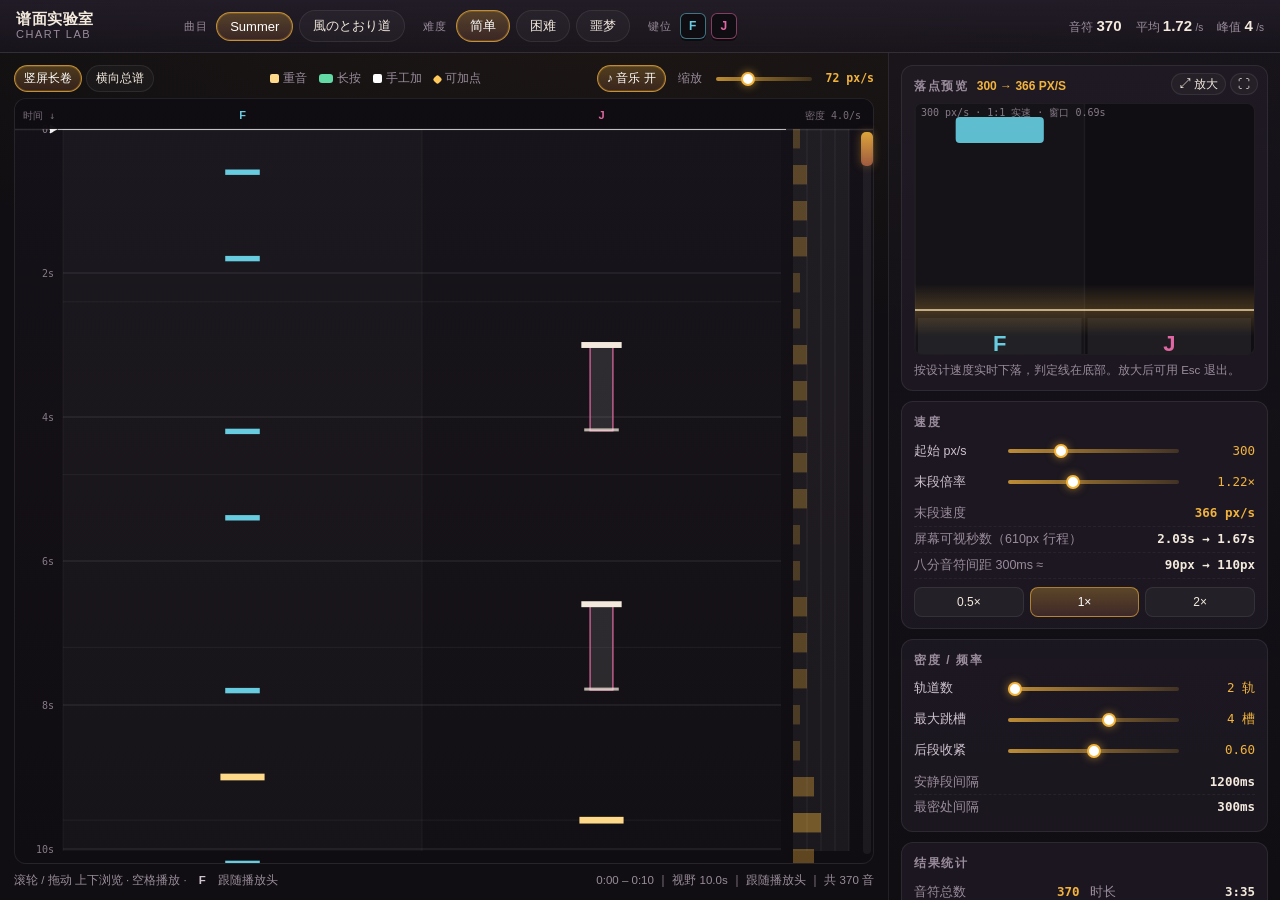
==== commit 0c9033ef: "chart-lab：播放时画面跟随播放头并聚焦、接入同源合成音乐、长条拖拽绘制、可加点只保留原曲真实起音" ====
--- a/chart-lab.html
+++ b/chart-lab.html
@@ -85,7 +85,17 @@
     background:linear-gradient(180deg,#151118,#100d12);border:1px solid var(--line);
     cursor:crosshair}
 
-  /* ---------- 视图切换 ---------- */
+  /* ---------- 音乐开关 ---------- */
+$('#mus-btn').onclick = () => {
+  musOn = !musOn;
+  $('#mus-btn').textContent = musOn ? '♪ 音乐 开' : '♪ 音乐 关';
+  $('#mus-btn').classList.toggle('on', musOn);
+  if (!musOn) musicStop();
+  else if (scan.playing) musicStart();
+  say(musOn ? '音乐开' : '音乐关（节拍器替代）');
+};
+
+/* ---------- 视图切换 ---------- */
   .tabs{display:flex;gap:4px}
   .view{flex:1 1 auto;display:flex;flex-direction:column;min-height:0}
   .view.hide{display:none}
@@ -128,6 +138,13 @@
   .pv-card:fullscreen #pv{flex:1 1 auto;height:auto;min-height:0;border:0}
 
   /* ---------- 编辑面板 ---------- */
+  .seg{display:flex;gap:0;border:1px solid var(--line);border-radius:8px;overflow:hidden}
+  .seg button{background:transparent;border:0;color:var(--dim);font-size:12px;padding:4px 12px;
+    cursor:pointer;font-family:inherit;transition:.14s}
+  .seg button+button{border-left:1px solid var(--line)}
+  .seg button.on{background:rgba(242,179,61,.18);color:var(--gold)}
+  .seg button:hover{color:#fff}
+
   .edrow{display:flex;align-items:center;justify-content:space-between;gap:8px;margin:2px 0 8px}
   .edrow span{font-size:12.5px;color:#cfc3d0}
   .sw{width:36px;height:19px;border-radius:10px;background:rgba(255,255,255,.12);
@@ -235,8 +252,7 @@
         <span><i style="background:#FFD98A"></i>重音</span>
         <span><i style="background:#63D9A6;width:14px;border-radius:3px"></i>长按</span>
         <span><i style="background:#FFFFFF"></i>手工加</span>
-        <span><i style="background:#FFC95C;transform:rotate(45deg);width:7px;height:7px"></i>踩音点</span>
-        <span><i style="background:rgba(99,217,166,.55)"></i>空档</span>
+        <span><i style="background:#FFC95C;transform:rotate(45deg);width:7px;height:7px"></i>可加点</span>
       </span>
       <span class="legend" id="legend-wide" style="display:none">
         <span><i style="background:#F2B33D"></i>重音</span>
@@ -245,6 +261,7 @@
         <span><i style="background:rgba(255,255,255,.18)"></i>小节线</span>
       </span>
       <span class="legend" style="margin-left:auto" id="zoomctl">
+        <button class="chip mini on" id="mus-btn" title="播放时同步放音乐">♪ 音乐 开</button>
         <span style="color:var(--dim)">缩放</span>
         <input type="range" id="s-pps" min="24" max="180" step="4" style="width:96px">
         <b class="mono" id="v-pps" style="color:var(--gold);font-size:11.5px">—</b>
@@ -336,17 +353,20 @@
         <div class="sw" id="ed-sw"></div>
       </div>
       <div class="edrow" style="margin-top:2px">
-        <span>同时显示「太挤」的点位（粉）</span>
-        <div class="sw" id="tight-sw"></div>
+        <span>点一下放入</span>
+        <div class="seg" id="ed-tool">
+          <button class="on" data-tool="tap">单点</button>
+          <button data-tool="hold">长条</button>
+        </div>
       </div>
       <div class="edlegend">
-        <span><i style="background:#FFC95C;transform:rotate(45deg);width:7px;height:7px"></i>踩音点</span>
-        <span><i style="background:rgba(99,217,166,.6)"></i>空档</span>
-        <span><i style="background:rgba(255,138,216,.6)"></i>太挤</span>
+        <span><i style="background:#FFC95C;transform:rotate(45deg);width:7px;height:7px"></i>可加点（原曲有音）</span>
       </div>
       <div class="edinfo" id="ed-info">
-        开着编辑模式时，长卷上会标出所有<b class="ok">可加点</b>（八分音符网格 × 每条轨道，扣掉已有音符）。
-        点空点=加一个，点已有音符=删掉。改动会实时进统计和预览。
+        编辑模式只标<b class="ok">原曲真有声音</b>、但这版谱面没打的拍点（金菱形）。
+        点金点=加一个音；点已有音符=删掉它。<br>
+        想加长条：切到<b class="ok">长条</b>，在起点<b class="ok">按住往下拖</b>再松手，拖多长就是多长的长按；
+        轻点不动 = 默认 2 拍。长按只认「头」踩音，尾巴可以拖过空拍。
       </div>
       <div class="btnrow">
         <button class="btn" id="ed-undo">撤销</button>
@@ -358,9 +378,10 @@
     <div class="card">
       <h3>加音符的规则</h3>
       <p class="note">
-        <b>能加，但不是随便加。</b> 这套谱面是从音频起音点挑出来的，所以手加的音符一旦偏离网格就会和音乐脱节。
-        上限来自四件事：<br>
-        ① <b>八分音符网格</b>——槽宽 <span class="mono" id="rule-slot">—</span>ms，同一个槽只能一个音；<br>
+        <b>能加，但只能在原曲真有声音的地方加。</b> 所以编辑模式只画「原曲有起音、谱面没打」的金点，
+        点到没有声音的空格会直接被拒绝 —— 那种音按下去，玩家听不到对应声音，就是空按。
+        可加点还要同时满足：<br>
+        ① <b>必须是原曲起音</b>——力度 ≥ 0.3 的才算（值太低的过门音不提），八分槽宽 <span class="mono" id="rule-slot">—</span>ms 内只放一个；<br>
         ② <b>同轨最小间隔</b>——<span class="mono" id="rule-same">—</span>ms，低于这个值一根手指按不回来；<br>
         ③ <b>长按占位</b>——长按期间同轨不能再落点；<br>
         ④ <b>可视密度</b>——本难度最快处 <span class="mono" id="rule-nps">—</span> 音/秒。
@@ -502,6 +523,7 @@
   }
   taken.sort((a, b) => a.t - b.t);
   lastPicked = taken.map(c => c.t);   /* 谱面实际用到的起音点，供「未用起音」判定 */
+  lastPickedPitch = taken.map(c => c.p);
 
   const L = D.lanes;
   const multi = L > 1;
@@ -697,14 +719,17 @@
 let view = 'roll';
 const roll = { t0: 0, pps: 72, follow: true };
 let editOn = false;
-let userAdds = [];      /* {t, lane} 手工加的音符 */
+let userAdds = [];      /* {t, lane, type:'std'|'hold', hb} 手工加的音符 */
 let userDels = [];      /* {t, lane} 手工删掉的音符 */
 let editHist = [];      /* 编辑快照，用于撤销 */
-let cands = [];         /* 可加点，按 t 排序 */
-let showTight = false;  /* 是否显示「太挤」的候选点 */
+let cands = [];         /* 可加点（只含原曲真实起音），按 t 排序 */
+let edTool = 'tap';     /* tap | hold */
 let curCells = [];      /* 当前曲目的原始起音点时间 */
+let curCellData = [];   /* 当前曲目的起音点（含音高/力度），供音乐与候选共用 */
 let lastPicked = [];    /* 谱面实际采用的起音点 */
+let lastPickedPitch = [];/* 谱面实际采用的音高，供候选算「天生轨道」 */
 const MIN_SAME = 0.20;  /* 同轨最小间隔（一根手指的物理下限，秒） */
+const CAND_MIN_VEL = 0.30; /* 只提示力度够的起音（原曲力度中位数约 0.26） */
 
 const lowerBoundT = (arr, v) => {
   let lo = 0, hi = arr.length;
@@ -723,82 +748,100 @@
     }
   }
   for (let a = 0; a < userAdds.length; a++) {
-    if (userAdds[a].lane >= P.lanes) continue;
-    notes.push({ t: userAdds[a].t, lane: userAdds[a].lane, type: 'std', holdBeats: 0, user: true });
+    const u = userAdds[a];
+    if (u.lane >= P.lanes) continue;
+    const isHold = u.type === 'hold' && u.hb > 0;
+    notes.push({ t: u.t, lane: u.lane, type: isHold ? 'hold' : 'std', holdBeats: isHold ? u.hb : 0, user: true });
   }
   /* 轨道数被调小时，丢掉越界的音符，避免索引 undefined */
   notes = notes.filter(n => n.lane < P.lanes);
   notes.sort((x, y) => x.t - y.t || x.lane - y.lane);
 }
 
-/* 可加点 = 八分音符网格 × 每条轨道 − 已有音符 − 长按占位 */
+/* 可加点 = 原曲里真实存在、但这版谱面没打出来的起音。
+ * 只有这种点才「踩得上节奏」；只是落在网格上、原曲没声音的格子一律不给。
+ * 每个起音按音高在谱面音高分布里的分位推出「天生该待的轨道」，
+ * 那条轨道放不下就顺延到邻轨；仍放不下就丢掉。 */
 function buildCands() {
   const SLOT = TL.beat / 2;
-  const byLane = [], holds = [];
-  for (let i = 0; i < P.lanes; i++) byLane.push([]);
+  const used = new Set(lastPicked.map(t => t.toFixed(3)));
+  const ps = lastPickedPitch.slice().sort((a, b) => a - b);
+  const rankOf = p => {
+    if (!ps.length) return 0.5;
+    let lo = 0, hi = ps.length;
+    while (lo < hi) { const m = (lo + hi) >> 1; if (ps[m] < p) lo = m + 1; else hi = m; }
+    return lo / ps.length;
+  };
+  /* 用起音的真实时间，不吸网格 —— 生成器本身也是按真实起音落点的 */
+  const out = [];
+  let lastT = -9;
+  for (let i = 0; i < curCellData.length; i++) {
+    const c = curCellData[i];
+    if (used.has(c.t.toFixed(3))) continue;
+    if (c.s < CAND_MIN_VEL) continue;        /* 轻轻带过的音不提示，否则满屏都是点 */
+    if (c.t < SLOT * 2 || c.t > TL.chartEnd - 0.35) continue;
+    if (c.t - lastT < 0.055) continue;      /* 同一瞬间的和弦音只提示一次 */
+    if (noteNear(c.t, 0.09)) continue;      /* 谱面这里已经有音了 */
+    const natural = clamp(Math.round(rankOf(c.p) * (P.lanes - 1)), 0, P.lanes - 1);
+    const lane = freeLane(natural, c.t);
+    if (lane < 0) continue;
+    lastT = c.t;
+    out.push({ t: c.t, lane: lane, p: c.p });
+  }
+  out.sort((a, b) => a.t - b.t || a.lane - b.lane);
+  cands = out;
+}
+
+/* 任意轨道上、t 附近 tol 内是否已有音符（含长按占位） */
+function noteNear(t, tol) {
   for (let i = 0; i < notes.length; i++) {
     const n = notes[i];
-    if (n.lane < P.lanes) byLane[n.lane].push(n.t);
-    if (n.type === 'hold') holds.push([n.t, n.t + n.holdBeats * TL.beat]);
-  }
-  byLane.forEach(a => a.sort((x, y) => x - y));
-  /* 原曲里有、但这版谱面没打出来的起音 —— 这些才是真正「可以补」的音 */
-  const used = new Set(lastPicked.map(t => t.toFixed(3)));
-  const spare = curCells.filter(t => !used.has(t.toFixed(3))).sort((x, y) => x - y);
-  const out = [];
-  const kmax = Math.floor((TL.chartEnd - 0.4) / SLOT);
-  for (let lane = 0; lane < P.lanes; lane++) {
-    const arr = byLane[lane];
-    for (let k = 2; k <= kmax; k++) {
-      const t = k * SLOT;
-      /* 二分找同轨最近音符的距离 */
-      let lo = 0, hi2 = arr.length;
-      while (lo < hi2) { const m = (lo + hi2) >> 1; if (arr[m] < t) lo = m + 1; else hi2 = m; }
-      let d = Infinity;
-      if (lo < arr.length) d = Math.min(d, arr[lo] - t);
-      if (lo > 0) d = Math.min(d, t - arr[lo - 1]);
-      if (d < MIN_SAME) continue;
-      let blocked = false;
-      for (let h = 0; h < holds.length; h++) {
-        if (t > holds[h][0] + 0.06 && t < holds[h][1] + 0.22) { blocked = true; break; }
-      }
-      if (blocked) continue;
-      /* 这一格是不是踩在「谱面没用到的音频起音」上（±70ms） */
-      const onOnset = nearestGap(spare, t) < 0.07;
-      /* 分级：踩音且不挤 = 选它；空档 = 能加；其余 = 太挤 */
-      const roomy = d >= 0.42;
-      const lvl = (onOnset && roomy) ? 'onset' : (roomy ? 'open' : 'tight');
-      out.push({ t: t, lane: lane, lvl: lvl, d: d });
-    }
-  }
-  out.sort((a, b) => a.t - b.t || a.lane - b.lane);
-  cands = out;
-}
-
-/* 数值数组里距离 v 最近的元素距离（数组已排序） */
-function nearestGap(arr, v) {
-  let lo = 0, hi = arr.length;
-  while (lo < hi) { const m = (lo + hi) >> 1; if (arr[m] < v) lo = m + 1; else hi = m; }
-  let d = Infinity;
-  if (lo < arr.length) d = Math.min(d, arr[lo] - v);
-  if (lo > 0) d = Math.min(d, v - arr[lo - 1]);
-  return d;
+    const nEnd = n.t + (n.type === 'hold' ? n.holdBeats * TL.beat : 0);
+    if (t > n.t - tol && t < nEnd + tol) return true;
+  }
+  return false;
+}
+
+/* 这条轨道、这个时刻能不能放一个音符（长按长度 dur） */
+function canPlace(lane, t, dur) {
+  if (lane < 0 || lane >= P.lanes) return false;
+  dur = dur || 0;
+  for (let i = 0; i < notes.length; i++) {
+    const n = notes[i];
+    if (n.lane !== lane) continue;
+    const nEnd = n.t + (n.type === 'hold' ? n.holdBeats * TL.beat : 0);
+    if (Math.abs(n.t - t) < MIN_SAME) return false;
+    if (t < nEnd + 0.06 && t + dur > n.t - 0.06) return false;
+  }
+  return true;
+}
+
+function freeLane(natural, t) {
+  if (canPlace(natural, t)) return natural;
+  for (let d = 1; d < P.lanes; d++) {
+    if (canPlace(natural - d, t)) return natural - d;
+    if (canPlace(natural + d, t)) return natural + d;
+  }
+  return -1;
 }
 
 function laneColors(n) {
   const out = [];
   for (let i = 0; i < n; i++) {
-    const hue = n === 1 ? 42 : 40 + (150 * i) / (n - 1);
-    out.push('hsl(' + hue.toFixed(0) + ',66%,62%)');
+    /* 190（青）→ 330（品红）：整条冷色带，把绿让给长按 */
+    const hue = n === 1 ? 200 : 190 + (140 * i) / (n - 1);
+    out.push('hsl(' + hue.toFixed(0) + ',66%,64%)');
   }
   return out;
 }
 
 function generate() {
+  musicStop();
   TL = CELLS[songId].timeline;
   const cells = CELLS[songId].cells.map(c => ({ t: c[0], s: c[1], p: c[2] }));
   laneHex = laneColors(P.lanes);
   curCells = cells.map(c => c.t);
+  curCellData = cells;
   notes = chartFromCells(cells, {
     lanes: P.lanes, beat: TL.beat, bar: TL.bar, chartEnd: TL.chartEnd,
     maxStep: P.maxStep, pull: P.pull
@@ -900,7 +943,8 @@
   if (!W || !H) return;
   const vis0 = rollVis();
   const maxT0 = Math.max(0, TL.chartEnd - vis0);
-  if (roll.follow && scan.playing) roll.t0 = clamp(scan.t - vis0 * 0.68, 0, maxT0);
+  /* 播放时把播放头钉在视野正中间，画面跟着走 */
+  if (roll.follow && scan.playing) roll.t0 = clamp(scan.t - vis0 * 0.5, 0, maxT0);
   roll.t0 = clamp(roll.t0, 0, maxT0);
 
   c.clearRect(0, 0, W, H);
@@ -944,13 +988,13 @@
   /* --- 右侧密度条 --- */
   let dmax = 1;
   for (let i = 0; i < stat.dens.length; i++) if (stat.dens[i] > dmax) dmax = stat.dens[i];
-  const bh = Math.max(1.4, stat.bucket * roll.pps - 0.8);
+  const bh = Math.max(1.4, stat.bucket * roll.pps * 0.54);
   c.fillStyle = 'rgba(255,255,255,.05)';
   c.fillRect(g.densX, g.y0, g.densW, g.y1 - g.y0);
   for (let i = Math.max(0, Math.floor(t0 / stat.bucket)); i < stat.dens.length && i * stat.bucket <= t1; i++) {
     const v = stat.dens[i] / dmax;
     const w = Math.max(3, v * g.densW);
-    c.fillStyle = 'rgba(242,179,61,' + (0.22 + 0.62 * v).toFixed(3) + ')';
+    c.fillStyle = 'rgba(242,179,61,' + (0.16 + 0.50 * v).toFixed(3) + ')';
     c.fillRect(g.densX, g.Y(i * stat.bucket), w, bh);
   }
   /* 密度刻度：25/50/75/100% */
@@ -962,30 +1006,22 @@
   }
   rollDmax = dmax;
 
-  /* --- 候选点位（编辑模式） --- */
+  /* --- 可加点（只在编辑模式）：都是原曲真有声音、谱面没打的拍点 --- */
   if (editOn) {
     const ci = lowerBoundT(cands, t0 - 0.1);
+    const dw = clamp(g.laneW * 0.14, 3.4, 7.5);
     for (let i = ci; i < cands.length; i++) {
       const cd = cands[i];
       if (cd.t > t1) break;
-      if (cd.lvl === 'tight' && !showTight) continue;
       const cx = g.x0 + cd.lane * g.laneW + g.laneW / 2;
       const y = g.Y(cd.t);
-      if (cd.lvl === 'onset') {
-        /* 踩在音频起音上 → 最优先，金色小菱形 */
-        c.fillStyle = 'rgba(255,201,92,.75)';
-        c.beginPath();
-        c.moveTo(cx, y - 3); c.lineTo(cx + 3, y); c.lineTo(cx, y + 3); c.lineTo(cx - 3, y);
-        c.closePath(); c.fill();
-      } else if (cd.lvl === 'open') {
-        const w = Math.min(18, Math.max(6, g.laneW * 0.26));
-        c.fillStyle = 'rgba(99,217,166,.34)';
-        c.fillRect(cx - w / 2, y - 1.25, w, 2.5);
-      } else {
-        const w = Math.min(16, Math.max(5, g.laneW * 0.22));
-        c.fillStyle = 'rgba(255,138,216,.30)';
-        c.fillRect(cx - w / 2, y - 1, w, 2);
-      }
+      c.strokeStyle = 'rgba(255,201,92,.30)';
+      c.lineWidth = 1;
+      c.beginPath(); c.arc(cx, y, dw * 1.85, 0, Math.PI * 2); c.stroke();
+      c.fillStyle = 'rgba(255,201,92,.92)';
+      c.beginPath();
+      c.moveTo(cx, y - dw); c.lineTo(cx + dw, y); c.lineTo(cx, y + dw); c.lineTo(cx - dw, y);
+      c.closePath(); c.fill();
     }
   }
 
@@ -1002,13 +1038,24 @@
     const nh = clamp(roll.pps * 0.075, 3.5, 9);
     if (nt.type === 'hold') {
       const y2 = g.Y(nt.t + nt.holdBeats * TL.beat);
-      c.fillStyle = 'rgba(99,217,166,.24)';
-      c.fillRect(cx - w * 0.26, y, w * 0.52, Math.max(5, y2 - y));
-      c.strokeStyle = 'rgba(99,217,166,.45)';
-      c.lineWidth = 1;
-      c.strokeRect(cx - w * 0.26 + 0.5, y + 0.5, w * 0.52 - 1, Math.max(4, y2 - y));
-      c.fillStyle = '#EAF6EF';
-      c.fillRect(cx - w * 0.42, y - nh * 0.55, w * 0.84, nh * 1.1);
+      const bh = Math.max(5, y2 - y);
+      const bw = w * 0.5;
+      c.fillStyle = 'rgba(255,255,255,.10)';
+      c.fillRect(cx - bw / 2, y, bw, bh);
+      c.strokeStyle = laneHex[nt.lane];
+      c.lineWidth = 1.2;
+      c.strokeRect(cx - bw / 2 + 0.6, y + 0.6, bw - 1.2, bh - 1.2);
+      /* 头（按下）与尾（松开）两端的亮条，方向一眼可辨 */
+      c.fillStyle = nt.user ? '#FFFFFF' : '#F3EADD';
+      c.fillRect(cx - w * 0.42, y - nh * 0.55, w * 0.84, Math.max(4, nh * 1.1));
+      c.globalAlpha = 0.75;
+      c.fillRect(cx - w * 0.36, y + bh - Math.max(3, nh * 0.5), w * 0.72, Math.max(3, nh * 0.5));
+      c.globalAlpha = 1;
+      if (nt.user) {
+        c.strokeStyle = 'rgba(255,201,92,.9)';
+        c.lineWidth = 1;
+        c.strokeRect(cx - bw / 2 - 1.5, y - 1.5, bw + 3, bh + 3);
+      }
     } else if (nt.type === 'accent') {
       c.fillStyle = '#FFD98A';
       c.fillRect(cx - w * 0.46, y - nh * 0.62, w * 0.92, nh * 1.24);
@@ -1023,8 +1070,48 @@
     }
   }
 
+  /* --- 长条拖拽预览 --- */
+  if (hdrag && hdrag.dragging) {
+    const yA = g.Y(hdrag.t0), yB = g.Y(hdrag.t1);
+    const cx = g.x0 + hdrag.lane * g.laneW + g.laneW / 2;
+    const bw = Math.min(48, Math.max(9, g.laneW * 0.62)) * 0.5;
+    c.fillStyle = 'rgba(255,201,92,.20)';
+    c.fillRect(cx - bw / 2, Math.min(yA, yB), bw, Math.abs(yB - yA) || 6);
+    c.strokeStyle = 'rgba(255,201,92,.9)';
+    c.lineWidth = 1.2;
+    c.setLineDash([4, 3]);
+    c.strokeRect(cx - bw / 2 + 0.6, Math.min(yA, yB) + 0.6, bw - 1.2, (Math.abs(yB - yA) || 6) - 1.2);
+    c.setLineDash([]);
+    c.fillStyle = 'rgba(255,201,92,.95)';
+    c.font = '600 11px ui-monospace,Menlo,monospace';
+    c.textAlign = 'left';
+    c.fillText((hdrag.hb).toFixed(1) + ' 拍 · ' + hdrag.t1.toFixed(2) + 's', cx + bw / 2 + 8, Math.min(yA, yB) + 4);
+  }
+
+  /* --- 播放中的聚焦：离播放头越远越暗，播放头附近轻微提亮 --- */
+  const yh = g.Y(scan.t);
+  if (scan.playing && yh > g.y0 && yh < g.y1) {
+    const up = c.createLinearGradient(0, g.y0, 0, yh);
+    up.addColorStop(0, 'rgba(9,7,11,.88)');
+    up.addColorStop(1, 'rgba(9,7,11,0)');
+    c.fillStyle = up;
+    c.fillRect(g.x0, g.y0, g.x1 - g.x0, yh - g.y0);
+    const dn = c.createLinearGradient(0, yh, 0, g.y1);
+    dn.addColorStop(0, 'rgba(9,7,11,0)');
+    dn.addColorStop(1, 'rgba(9,7,11,.88)');
+    c.fillStyle = dn;
+    c.fillRect(g.x0, yh, g.x1 - g.x0, g.y1 - yh);
+    /* 播放头附近的一圈暖光，把视线钉在这一行 */
+    const band = Math.min(90, (g.y1 - g.y0) * 0.18);
+    const glow = c.createLinearGradient(0, yh - band, 0, yh + band);
+    glow.addColorStop(0, 'rgba(242,179,61,0)');
+    glow.addColorStop(0.5, 'rgba(242,179,61,.075)');
+    glow.addColorStop(1, 'rgba(242,179,61,0)');
+    c.fillStyle = glow;
+    c.fillRect(g.x0, yh - band, g.x1 - g.x0, band * 2);
+  }
+
   /* --- 播放头 --- */
-  const yh = g.Y(scan.t);
   if (yh >= g.y0 && yh <= g.y1) {
     c.strokeStyle = 'rgba(255,255,255,.9)';
     c.lineWidth = 1.3;
@@ -1316,6 +1403,101 @@
   o.start(t0); o.stop(t0 + 0.09);
 }
 
+/* ---------- 音乐：用和谱面同源的起音数据实时合成 ----------
+ * 数据来源就是 CELls 里的 [t, 力度, 音高]，所以听到的旋律和看到的音符是同一份，
+ * 不会出现「音画不同步」这种假象。 */
+let musOn = true;
+let musBus = null;
+let musAnchor = { t: 0, at: 0 };
+let musIdx = 0;
+let musSrcs = [];
+
+function ensureMusicBus() {
+  ensureAudio();
+  if (!ac) return false;
+  if (!musBus) {
+    const comp = ac.createDynamicsCompressor();
+    comp.threshold.value = -16; comp.knee.value = 18; comp.ratio.value = 3.6;
+    comp.attack.value = 0.004; comp.release.value = 0.2;
+    musBus = ac.createGain();
+    musBus.gain.value = 0.9;
+    musBus.connect(comp).connect(ac.destination);
+  }
+  if (ac.state === 'suspended') ac.resume();
+  return true;
+}
+
+function musicKill() {
+  for (let i = 0; i < musSrcs.length; i++) { try { musSrcs[i].stop(0); } catch (e) {} }
+  musSrcs = [];
+}
+
+/* 重锚：把「谱面时间轴」和「音频时钟」重新对齐 */
+function musicReset() {
+  musicKill();
+  musIdx = Math.max(0, lowerBoundT(curCellData, scan.t - 0.02));
+  musAnchor = { t: scan.t, at: ac ? ac.currentTime : 0 };
+}
+
+function musicStop() {
+  musicKill();
+  if (musBus && ac) musBus.gain.setTargetAtTime(0, ac.currentTime, 0.015);
+}
+
+function musicStart() {
+  if (!musOn) return;
+  if (!ensureMusicBus()) return;
+  musBus.gain.setTargetAtTime(0.9, ac.currentTime, 0.02);
+  musicReset();
+}
+
+/* 单音：三角波基频 + 两个正弦泛音，快速衰减，像木琴/钢琴的短音 */
+function musNote(at, midi, vel) {
+  if (!ac || ac.state !== 'running' || !musBus) return;
+  const f = 440 * Math.pow(2, (midi - 69) / 12);
+  if (!isFinite(f) || f < 25 || f > 9000) return;
+  const g = ac.createGain();
+  const lp = ac.createBiquadFilter();
+  lp.type = 'lowpass';
+  lp.frequency.value = Math.min(f * 7 + 900, 12000);
+  lp.Q.value = 0.35;
+  const o1 = ac.createOscillator(); o1.type = 'triangle'; o1.frequency.value = f;
+  const o2 = ac.createOscillator(); o2.type = 'sine'; o2.frequency.value = f * 2.002;
+  const g2 = ac.createGain(); g2.gain.value = 0.28;
+  const o3 = ac.createOscillator(); o3.type = 'sine'; o3.frequency.value = f * 3.008;
+  const g3 = ac.createGain(); g3.gain.value = 0.09;
+  o1.connect(lp);
+  o2.connect(g2).connect(lp);
+  o3.connect(g3).connect(lp);
+  lp.connect(g).connect(musBus);
+  const amp = 0.03 + 0.15 * clamp(vel, 0, 1);
+  g.gain.setValueAtTime(0.0001, at);
+  g.gain.exponentialRampToValueAtTime(amp, at + 0.006);
+  g.gain.exponentialRampToValueAtTime(amp * 0.32, at + 0.13);
+  g.gain.exponentialRampToValueAtTime(0.0001, at + 0.60);
+  o1.start(at); o2.start(at); o3.start(at);
+  const end = at + 0.64;
+  o1.stop(end); o2.stop(end); o3.stop(end);
+  musSrcs.push(o1, o2, o3);
+  if (musSrcs.length > 600) musSrcs = musSrcs.slice(-240);
+}
+
+/* 每帧把接下来 0.35s 内的音排进音频时钟 */
+function musicTick() {
+  if (!musOn || !scan.playing || !ac || ac.state !== 'running' || !musBus) return;
+  const nowAt = ac.currentTime;
+  /* 改了倍速 / 拖了播放头 → 锚点漂了，重排 */
+  if (Math.abs(musAnchor.at + (scan.t - musAnchor.t) - nowAt) > 0.12) musicReset();
+  while (musIdx < curCellData.length) {
+    const c = curCellData[musIdx];
+    if (c.t < scan.t - 0.05) { musIdx++; continue; }
+    if (c.t > scan.t + 0.35) break;
+    const at = musAnchor.at + (c.t - musAnchor.t);
+    if (at > nowAt - 0.02) musNote(Math.max(at, nowAt), c.p, c.s);
+    musIdx++;
+  }
+}
+
 let lastTs = 0;
 function loop(ts) {
   requestAnimationFrame(loop);
@@ -1324,11 +1506,12 @@
   if (scan.playing) {
     scan.t += (dt / 1000) * scan.mult;
     if (scan.t >= TL.chartEnd) { scan.t = 0; lastBeat = -1; }
-    /* 节拍器：跨过拍点就响一下，小节首拍重音 */
+    musicTick();
+    /* 没开音乐时才用节拍器顶替 */
     const bi = Math.floor(scan.t / TL.beat);
     if (bi !== lastBeat) {
       lastBeat = bi;
-      click(bi % BAR_BEATS === 0);
+      if (!(musOn && musBus)) click(bi % BAR_BEATS === 0);
     }
   }
   if (view === 'roll') { drawRoll(); updateRollInfo(); }
@@ -1513,8 +1696,14 @@
 function toggleScan() {
   ensureAudio();
   scan.playing = !scan.playing;
-  if (scan.playing) lastBeat = Math.floor(scan.t / TL.beat) - 1;
-  say(scan.playing ? '扫描开始' : '已暂停');
+  if (scan.playing) {
+    lastBeat = Math.floor(scan.t / TL.beat) - 1;
+    roll.follow = true;              /* 一开始播就锁回中心跟随 */
+    musicStart();
+  } else {
+    musicStop();
+  }
+  say(scan.playing ? '播放中 · 画面跟随播放头' : '已暂停');
 }
 function say(t) {
   let n = $('#say');
@@ -1533,6 +1722,16 @@
   else ok();
 };
 $('#btn-reset').onclick = () => applyPreset(diffKey);
+
+/* ---------- 音乐开关 ---------- */
+$('#mus-btn').onclick = () => {
+  musOn = !musOn;
+  $('#mus-btn').textContent = musOn ? '♪ 音乐 开' : '♪ 音乐 关';
+  $('#mus-btn').classList.toggle('on', musOn);
+  if (!musOn) musicStop();
+  else if (scan.playing) musicStart();
+  say(musOn ? '音乐开' : '音乐关（节拍器替代）');
+};
 
 /* ---------- 视图切换 ---------- */
 function setView(v) {
@@ -1572,13 +1771,37 @@
 rollCv.addEventListener('pointerdown', e => {
   const r = rollCv.getBoundingClientRect();
   const g = rollGeom();
-  const py = e.clientY - r.top;
+  const py = e.clientY - r.top, px = e.clientX - r.left;
   if (py < g.y0) return;
+
+  /* 长条模式：按下开始画，往下拖定义长度 */
+  if (editOn && edTool === 'hold') {
+    const t = roll.t0 + (py - g.y0) / roll.pps;
+    const lane = clamp(Math.floor((px - g.x0) / g.laneW), 0, P.lanes - 1);
+    const hit = noteAt(lane, t);
+    const base = hit ? hit.t : t;
+    hdrag = { lane: lane, t0: base, t1: base, hb: 0, hit: hit, dragging: false, y0: py };
+    try { rollCv.setPointerCapture(e.pointerId); } catch (err) {}
+    return;
+  }
+
   rdrag = { y: py, t0: roll.t0, moved: false };
   try { rollCv.setPointerCapture(e.pointerId); } catch (err) {}
   rollCv.classList.add('dragging');
 });
 rollCv.addEventListener('pointermove', e => {
+  if (hdrag) {
+    const r = rollCv.getBoundingClientRect();
+    const g = rollGeom();
+    const py = e.clientY - r.top;
+    if (Math.abs(py - hdrag.y0) > 5) hdrag.dragging = true;
+    if (hdrag.dragging) {
+      hdrag.t1 = clamp(roll.t0 + (clamp(py, g.y0, g.y1) - g.y0) / roll.pps, 0, TL.chartEnd);
+      const span = Math.abs(hdrag.t1 - hdrag.t0);
+      hdrag.hb = Math.max(0.5, Math.round(span / (TL.beat / 2)) * 0.5);
+    }
+    return;
+  }
   if (!rdrag) return;
   const r = rollCv.getBoundingClientRect();
   const dy = e.clientY - r.top - rdrag.y;
@@ -1592,6 +1815,14 @@
   }
 });
 rollCv.addEventListener('pointerup', e => {
+  if (hdrag) {
+    const h = hdrag;
+    hdrag = null;
+    try { rollCv.releasePointerCapture(e.pointerId); } catch (err) {}
+    if (h.hit) { removeNote(h.hit); return; }
+    holdCommit(h);
+    return;
+  }
   if (!rdrag) return;
   const moved = rdrag.moved;
   rdrag = null;
@@ -1631,9 +1862,59 @@
 })();
 
 /* ---------- 手工编辑音符 ---------- */
+let hdrag = null;   /* 长条拖拽：{lane, t0, t1, hb, hit, dragging} */
+
 function snapshot() {
-  editHist.push({ adds: userAdds.map(a => ({ t: a.t, lane: a.lane })), dels: userDels.map(d => ({ t: d.t, lane: d.lane })) });
+  editHist.push({
+    adds: userAdds.map(a => ({ t: a.t, lane: a.lane, type: a.type, hb: a.hb })),
+    dels: userDels.map(d => ({ t: d.t, lane: d.lane }))
+  });
   if (editHist.length > 200) editHist.shift();
+}
+
+/* 命中已有音符（长条按整段算） */
+function noteAt(lane, t) {
+  const tol = Math.max(0.09, 9 / roll.pps);
+  let best = null, bd = 1e9;
+  for (let i = 0; i < notes.length; i++) {
+    const n = notes[i];
+    if (n.lane !== lane) continue;
+    const nEnd = n.t + (n.type === 'hold' ? n.holdBeats * TL.beat : 0);
+    const d = (t >= n.t && t <= nEnd) ? 0 : Math.min(Math.abs(n.t - t), Math.abs(nEnd - t));
+    if (d < bd) { bd = d; best = n; }
+  }
+  return bd <= tol ? best : null;
+}
+
+/* 这个时刻附近有没有「原曲真有声音」的可加点（不分轨道） */
+function candNear(t) {
+  const tol = Math.max(0.14, 11 / roll.pps);
+  let best = null, bd = 1e9;
+  for (let i = lowerBoundT(cands, t - tol); i < cands.length && cands[i].t <= t + tol; i++) {
+    const d = Math.abs(cands[i].t - t);
+    if (d < bd) { bd = d; best = cands[i]; }
+  }
+  return best;
+}
+
+function removeNote(n) {
+  snapshot();
+  if (n.user) userAdds = userAdds.filter(a => !(a.lane === n.lane && Math.abs(a.t - n.t) < 0.06));
+  else userDels.push({ t: n.t, lane: n.lane });
+  generate();
+  say('删掉 ' + n.t.toFixed(2) + 's · ' + (P.keys[n.lane] || n.lane));
+}
+
+function addNote(lane, t, type, hb) {
+  const isHold = type === 'hold' && hb > 0;
+  const dur = isHold ? hb * TL.beat : 0;
+  if (t + dur > TL.chartEnd - 0.2) { say('超出曲终了'); return false; }
+  if (!canPlace(lane, t, dur)) { say('这条轨道这里放不下（太挤或压到长按）'); return false; }
+  snapshot();
+  userAdds.push({ t: t, lane: lane, type: isHold ? 'hold' : 'std', hb: isHold ? hb : 0 });
+  generate();
+  say((isHold ? '加长条 ' + hb + ' 拍' : '加一个音') + ' · ' + t.toFixed(2) + 's · ' + (P.keys[lane] || lane));
+  return true;
 }
 
 function editAt(px, py) {
@@ -1641,40 +1922,23 @@
   if (py < g.y0 || py > g.y1) return;
   const t = roll.t0 + (py - g.y0) / roll.pps;
   const lane = clamp(Math.floor((px - g.x0) / g.laneW), 0, P.lanes - 1);
-  const hitTol = Math.max(0.09, 9 / roll.pps);
 
   /* 1) 点到已有音符 → 删 */
-  let bi = -1, bd = 1e9;
-  for (let i = 0; i < notes.length; i++) {
-    const n = notes[i];
-    if (n.lane !== lane) continue;
-    const dt = Math.abs(n.t - t);
-    if (dt < bd) { bd = dt; bi = i; }
-  }
-  if (bi >= 0 && bd <= hitTol) {
-    const n = notes[bi];
-    snapshot();
-    if (n.user) {
-      userAdds = userAdds.filter(a => !(a.lane === n.lane && Math.abs(a.t - n.t) < 0.06));
-    } else {
-      userDels.push({ t: n.t, lane: n.lane });
-    }
-    generate();
-    say('删掉 ' + n.t.toFixed(2) + 's · ' + (P.keys[lane] || lane));
-    return;
-  }
-
-  /* 2) 空处 → 吸附八分音符网格加一个 */
-  const SLOT = TL.beat / 2;
-  const tt = clamp(Math.round(t / SLOT) * SLOT, 0, TL.chartEnd - 0.35);
-  for (let i = 0; i < notes.length; i++) {
-    const n = notes[i];
-    if (n.lane === lane && Math.abs(n.t - tt) < 0.03) { say('这个位置已经有音符了'); return; }
-  }
-  snapshot();
-  userAdds.push({ t: tt, lane: lane });
-  generate();
-  say('加 ' + tt.toFixed(2) + 's · ' + (P.keys[lane] || lane));
+  const hit = noteAt(lane, t);
+  if (hit) { removeNote(hit); return; }
+
+  /* 2) 空处 → 只有「原曲真有声音」的拍点才允许加 */
+  const cd = candNear(t);
+  if (!cd) { say('这里原曲没有声音，加了就是空按'); return; }
+  addNote(lane, cd.t, 'tap', 0);
+}
+
+function holdCommit(h) {
+  const start = Math.min(h.t0, h.t1);
+  const cd = candNear(start);
+  if (!cd) { say('长条的头必须落在原曲有声音的拍点上'); return; }
+  const hb = h.dragging ? Math.max(0.5, h.hb) : 2;
+  addNote(h.lane, cd.t, 'hold', hb);
 }
 
 $('#ed-sw').onclick = () => {
@@ -1682,16 +1946,19 @@
   $('#ed-sw').classList.toggle('on', editOn);
   rollCv.classList.toggle('edit', editOn);
   if (editOn && view !== 'roll') setView('roll');
-  $('#ed-info').innerHTML = editOn
-    ? '编辑中：长卷上<b class="ok">绿色/粉色小块</b>就是可加点（八分音符网格 × 每条轨道）。点一下就加，点已有音符就删。'
-    : '开着编辑模式时，长卷上会标出所有<b class="ok">可加点</b>（八分音符网格 × 每条轨道，扣掉已有音符）。点空点=加一个，点已有音符=删掉。';
+  if (editOn && view !== 'roll') setView('roll');
   say(editOn ? '编辑模式开' : '编辑模式关');
 };
 
-$('#tight-sw').onclick = () => {
-  showTight = !showTight;
-  $('#tight-sw').classList.toggle('on', showTight);
-};
+document.querySelectorAll('#ed-tool button').forEach(b => {
+  b.onclick = () => {
+    edTool = b.dataset.tool;
+    document.querySelectorAll('#ed-tool button').forEach(x => x.classList.toggle('on', x === b));
+    rollCv.classList.toggle('edit', editOn);
+    say(edTool === 'hold' ? '长条模式：按住往下拖，松手定长度' : '单点模式：点金点加一个音');
+  };
+});
+
 $('#ed-undo').onclick = () => {
   const h = editHist.pop();
   if (!h) return say('没有可撤销的操作');
@@ -1809,11 +2076,15 @@
   roll: roll, get view() { return view; }, setView: setView,
   get cands() { return cands; }, get editOn() { return editOn; },
   get adds() { return userAdds; }, get dels() { return userDels; },
-  get editHist() { return editHist; },
+  get editHist() { return editHist; }, get edTool() { return edTool; },
+  get musOn() { return musOn; }, get musBus() { return musBus; },
+  get musSrcs() { return musSrcs.length; },
+  get curCells() { return curCellData; },
   editAt: function (px, py) { editAt(px, py); },
   toggleEdit: function () { $('#ed-sw').click(); },
+  setTool: function (t) { document.querySelector('#ed-tool [data-tool="' + t + '"]').click(); },
   seekRollAt: seekRollAt, updateRollBar: updateRollBar,
-  setZoom: setZoom
+  setZoom: setZoom, toggleScan: toggleScan
 };
 boot();
 })();
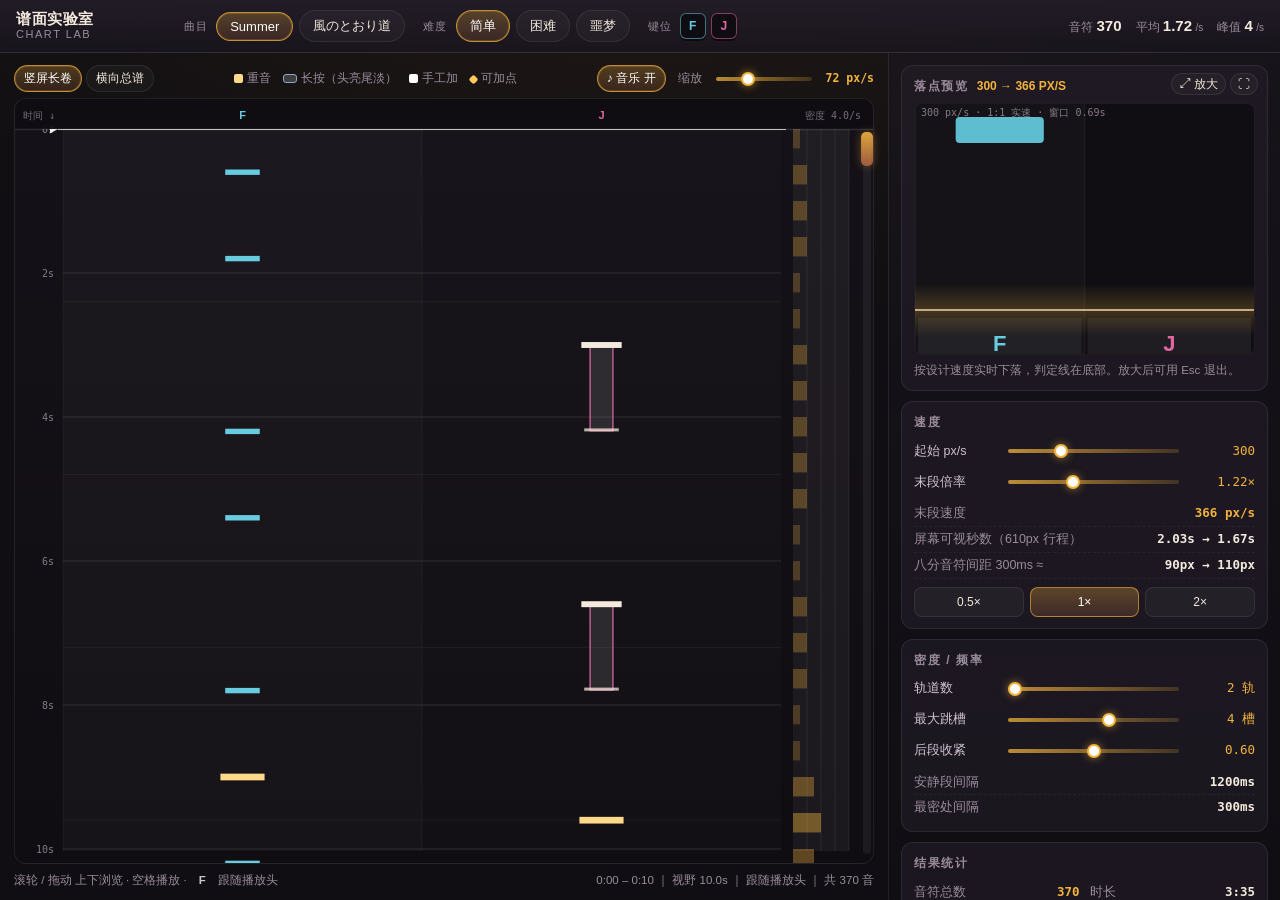
==== commit 51e18ce5: "图例同步新的长按样式" ====
--- a/chart-lab.html
+++ b/chart-lab.html
@@ -250,14 +250,14 @@
       </div>
       <span class="legend" id="legend-roll">
         <span><i style="background:#FFD98A"></i>重音</span>
-        <span><i style="background:#63D9A6;width:14px;border-radius:3px"></i>长按</span>
+        <span><i style="background:rgba(255,255,255,.18);border:1px solid #8fa6c8;width:14px;border-radius:3px"></i>长按（头亮尾淡）</span>
         <span><i style="background:#FFFFFF"></i>手工加</span>
         <span><i style="background:#FFC95C;transform:rotate(45deg);width:7px;height:7px"></i>可加点</span>
       </span>
       <span class="legend" id="legend-wide" style="display:none">
         <span><i style="background:#F2B33D"></i>重音</span>
         <span><i style="background:#8fa6c8"></i>普通</span>
-        <span><i style="background:#63D9A6;width:14px;border-radius:3px"></i>长按</span>
+        <span><i style="background:rgba(255,255,255,.18);border:1px solid #8fa6c8;width:14px;border-radius:3px"></i>长按（头亮尾淡）</span>
         <span><i style="background:rgba(255,255,255,.18)"></i>小节线</span>
       </span>
       <span class="legend" style="margin-left:auto" id="zoomctl">
